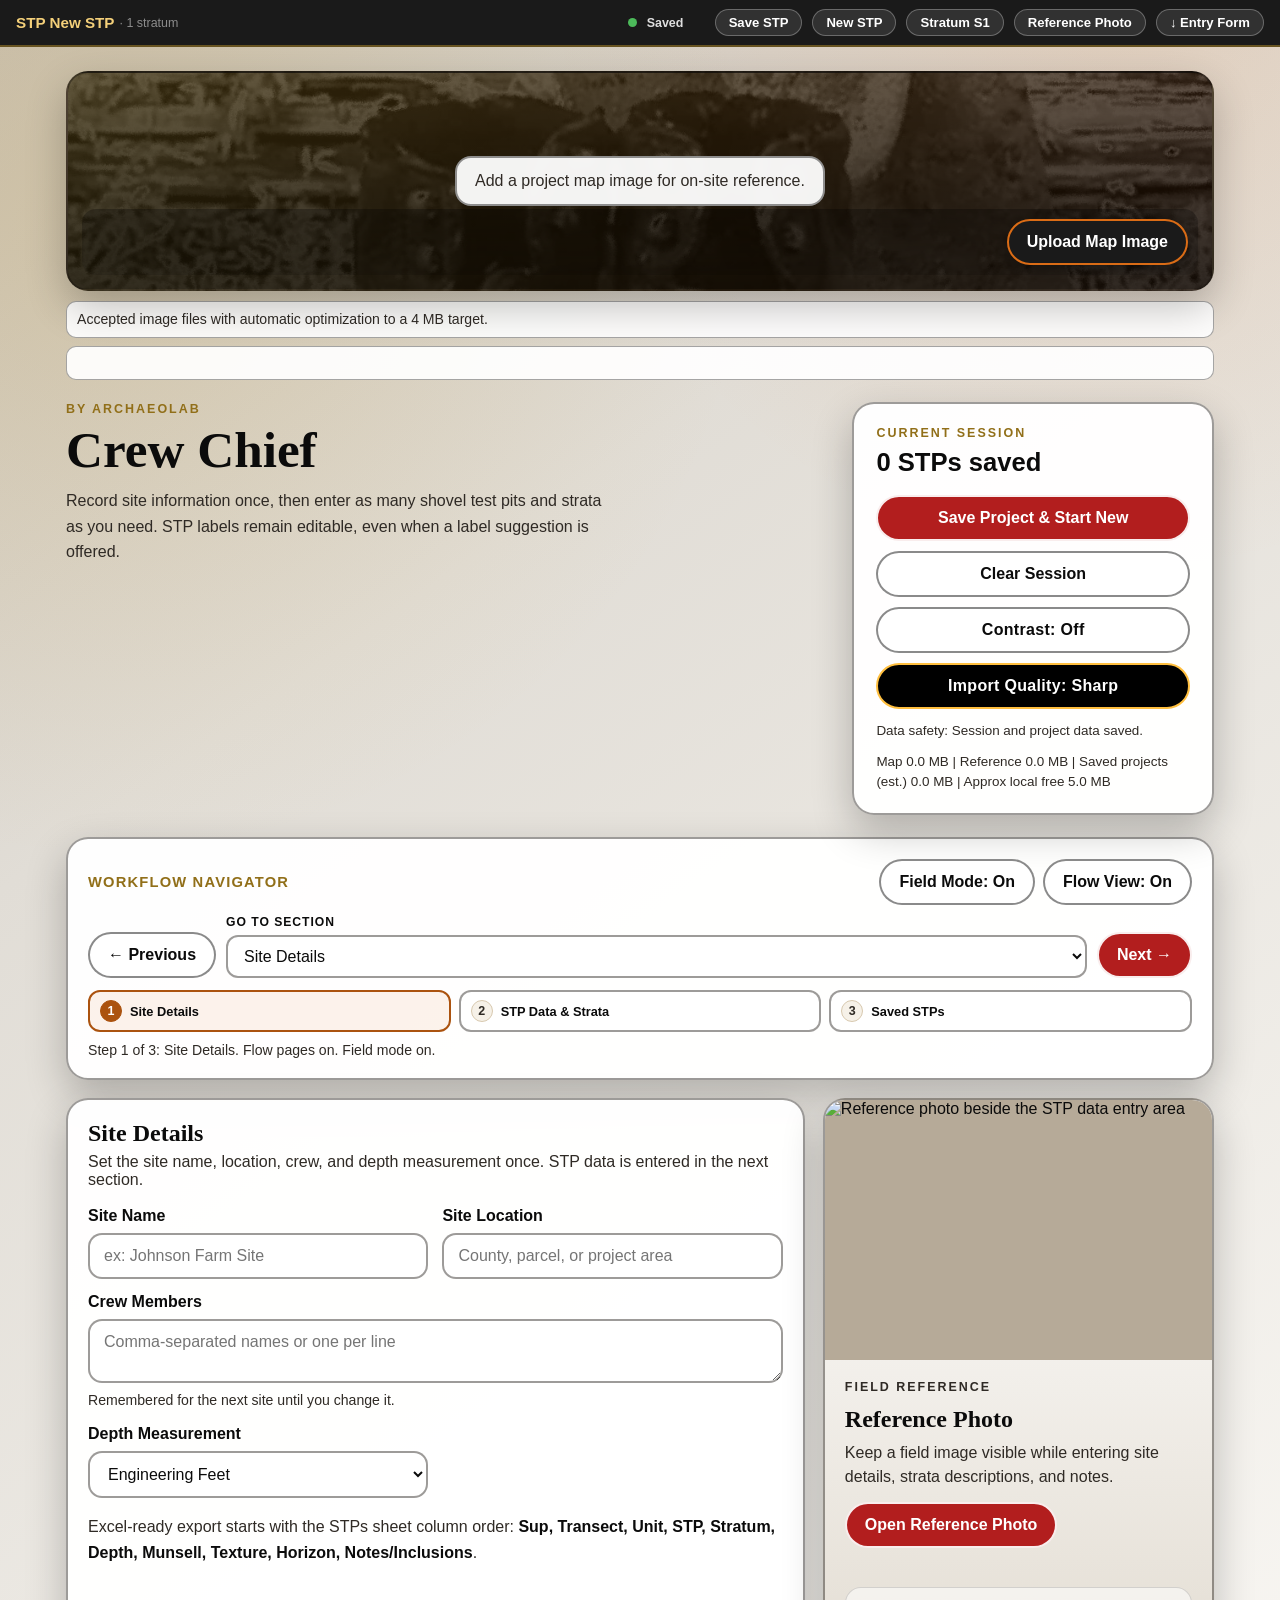
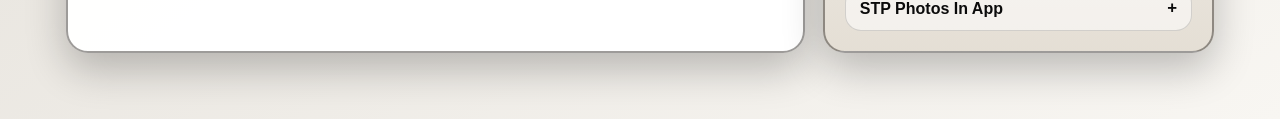
==== index.html @ aaccd376 "Move STP data entry into strata workflow" ====
<!DOCTYPE html>
<html lang="en">
<head>
    <meta charset="utf-8">
    <meta name="viewport" content="width=device-width, initial-scale=1">
    <meta name="theme-color" content="#b21e1e">
    <meta name="apple-mobile-web-app-capable" content="yes">
    <meta name="apple-mobile-web-app-status-bar-style" content="default">
    <meta name="apple-mobile-web-app-title" content="Crew Chief">
    <title>Crew Chief by Archaeolab</title>
    <link rel="manifest" href="manifest.webmanifest">
    <link rel="apple-touch-icon" href="icons/apple-touch-icon.png">
    <link rel="stylesheet" href="app.css">
</head>
<body>
    <div id="activeStpBar" class="active-stp-bar">
        <div class="active-stp-bar-left">
            <span id="activeStpSiteName" class="active-stp-site" hidden></span>
            <span class="active-stp-sep" id="activeStpSep" aria-hidden="true" hidden> › </span>
            <strong id="activeStpLbl" class="active-stp-lbl">New STP</strong>
            <span id="activeStpStratumCount" class="active-stp-strata"></span>
        </div>
        <div class="active-stp-bar-right">
            <span id="activeStpSaveIndicator" class="active-stp-dot" title="Session saved"></span>
            <span id="activeStpSaveText" class="active-stp-save-text" aria-live="polite">Saved</span>
            <button type="button" id="topSaveStpButton" class="active-stp-btn">Save STP</button>
            <button type="button" id="topNewStpButton" class="active-stp-btn">New STP</button>
            <button type="button" id="activeStpPhotoButton" class="active-stp-btn" title="Take photo for current stratum">Stratum Photo <span class="photo-chip" hidden></span></button>
            <button type="button" id="activeReferencePhotoButton" class="active-stp-btn" title="Choose reference photo">Reference Photo <span class="photo-chip" hidden></span></button>
            <button type="button" id="jumpToFormButton" class="active-stp-btn">&#8595; Entry Form</button>
        </div>
    </div>
    <div class="page-shell">
        <div id="pwaInstallBanner" class="pwa-install-banner" hidden>
            <div class="pwa-install-content">
                <span class="pwa-install-text">Install Crew Chief on your device for offline use</span>
            </div>
            <div class="pwa-install-actions">
                <button type="button" id="pwaInstallButton" class="pwa-install-button">Install App</button>
                <button type="button" id="pwaInstallDismiss" class="pwa-install-dismiss" aria-label="Dismiss">&#x2715;</button>
            </div>
            <p id="pwaIosInstructions" class="pwa-ios-instructions" hidden>
                Tap the Share button (&uarr;) then &ldquo;Add to Home Screen&rdquo;
            </p>
        </div>
        <div class="project-banner" id="projectBanner">
            <img id="projectBannerImg" class="project-banner-img" alt="Project image" hidden>
            <div id="projectBannerEmpty" class="project-banner-empty">
                <p>Add a project map image for on-site reference.</p>
            </div>
            <div class="project-banner-overlay">
                <div class="project-banner-actions">
                    <label class="project-banner-upload-btn">
                        Upload Map Image
                        <input type="file" id="projectImageInput" accept="image/*">
                    </label>
                    <button type="button" id="openProjectImageButton" class="primary-button" hidden>View Map Full Screen</button>
                    <button type="button" id="removeProjectImageButton" class="ghost-button" hidden>Remove</button>
                </div>
            </div>
        </div>
        <div class="project-banner-meta" aria-live="polite">
            <p class="project-banner-help">Accepted image files with automatic optimization to a 4 MB target.</p>
            <p id="projectImageMessage" class="project-banner-message" aria-live="polite"></p>
        </div>

        <header class="hero">
            <div>
                <p class="eyebrow">by Archaeolab</p>
                <h1>Crew Chief</h1>
                <p class="intro">
                    Record site information once, then enter as many shovel test pits and strata as you need.
                    STP labels remain editable, even when a label suggestion is offered.
                </p>
            </div>

            <div class="hero-card">
                <p class="hero-card-label">Current Session</p>
                <p id="sessionStatus" class="session-status">0 STPs saved</p>
                <div class="hero-card-buttons">
                    <button type="button" id="saveProjectButton" class="secondary-button">Save Project &amp; Start New</button>
                    <button type="button" id="clearSessionButton" class="ghost-button">Clear Session</button>
                    <button type="button" id="highContrastToggle" class="ghost-button contrast-toggle" aria-pressed="false">High Contrast: Off</button>
                    <button type="button" id="importQualityToggle" class="ghost-button contrast-toggle" aria-pressed="true">Import Quality: Sharp</button>
                </div>
                <p id="dataSafetyStatus" class="session-storage-status" aria-live="polite"></p>
                <p id="imageStorageStatus" class="session-storage-status" aria-live="polite"></p>
            </div>
        </header>

        <div id="flowNavigator" class="panel flow-navigator" aria-label="Workflow navigation">
            <div class="flow-navigator-head">
                <p class="flow-navigator-title">Workflow Navigator</p>
                <div class="flow-navigator-toggles">
                    <button type="button" id="fieldModeToggleButton" class="ghost-button flow-nav-toggle" aria-pressed="true">Field Mode: On</button>
                    <button type="button" id="flowToggleButton" class="ghost-button flow-nav-toggle" aria-pressed="true">Flow View: On</button>
                </div>
            </div>
            <div class="flow-navigator-controls">
                <button type="button" id="flowPrevButton" class="ghost-button">&#8592; Previous</button>
                <label class="flow-nav-select-field" for="flowStepSelect">
                    <span>Go To Section</span>
                    <select id="flowStepSelect" aria-label="Choose workflow section"></select>
                </label>
                <button type="button" id="flowNextButton" class="secondary-button">Next &#8594;</button>
            </div>
            <div id="flowProgressRail" class="flow-progress-rail" role="list"></div>
            <p id="flowStepStatus" class="flow-step-status" aria-live="polite"></p>
        </div>

        <main class="workspace">
            <section class="panel tester-guide-panel" data-flow-step="guide" data-flow-label="Tester Guide" data-field-mode-hide>
                <div class="section-head">
                    <div>
                        <h2>Tester Quick Guide</h2>
                        <p>Use this checklist before sending feedback.</p>
                    </div>
                </div>

                <ol class="tester-guide-list">
                    <li>Open the app and confirm all sections render without errors.</li>
                    <li>Create one STP with at least two strata, then save the STP.</li>
                    <li>Upload a map image and use View Map Full Screen to open a full reference view.</li>
                    <li>Use Save Project and Load Project to confirm project persistence.</li>
                    <li>Download XLSX and CSV exports and confirm both files are created.</li>
                </ol>

                <p class="tester-guide-note">
                    Bug report format: browser and device, exact steps, expected result, actual result, and screenshot if available.
                </p>
            </section>

            <section class="panel" data-flow-step="projects" data-flow-label="Project Library" data-field-mode-hide>
                <div class="section-head">
                    <div>
                        <h2>Project Library <span id="projectsHeaderCount" class="section-count" aria-live="polite"></span></h2>
                        <p>Save the current session as a named project, then start fresh. Load any project to resume work.</p>
                    </div>
                </div>
                <div class="panel-filters panel-filters-projects">
                    <label class="filter-field">
                        <span>Search Projects</span>
                        <input type="search" id="projectSearchInput" placeholder="Search by project name, site, or location" aria-label="Search projects">
                        <p class="filter-hint">Press Esc to clear search.</p>
                    </label>

                    <label class="filter-field filter-field-compact">
                        <span>Sort</span>
                        <select id="projectSortSelect" aria-label="Sort projects">
                            <option value="newest">Newest</option>
                            <option value="oldest">Oldest</option>
                            <option value="az">A-Z</option>
                        </select>
                    </label>

                    <div class="filter-actions">
                        <button type="button" id="clearProjectFiltersButton" class="ghost-button filter-clear-button" hidden>Clear Filters</button>
                    </div>
                </div>
                <p id="projectsFilterSummary" class="filter-summary" aria-live="polite"></p>
                <div id="projectsEmptyState" class="empty-state">No saved projects yet.</div>
                <div id="projectsList" class="projects-list"></div>
            </section>

            <form id="entryForm">
                <div class="entry-layout">
                    <section class="panel" data-flow-step="site" data-flow-label="Site Details">
                        <div class="section-head">
                            <div>
                                <h2>Site Details</h2>
                                <p>Set the site name, location, crew, and depth measurement once. STP data is entered in the next section.</p>
                            </div>
                        </div>

                        <div class="field-grid">
                            <label class="field">
                                <span>Site Name</span>
                                <input type="text" id="siteName" name="siteName" placeholder="ex: Johnson Farm Site" required>
                            </label>

                            <label class="field">
                                <span>Site Location</span>
                                <input type="text" id="siteLocation" name="siteLocation" placeholder="County, parcel, or project area" required>
                            </label>

                            <label class="field field-wide">
                                <span>Crew Members</span>
                                <textarea id="crewMembers" name="crewMembers" rows="2" placeholder="Comma-separated names or one per line"></textarea>
                                <p class="field-help">Remembered for the next site until you change it.</p>
                            </label>

                            <label class="field">
                                <span>Depth Measurement</span>
                                <select id="depthUnit" name="depthUnit">
                                    <option value="engineering-feet" selected>Engineering Feet</option>
                                    <option value="metric">Metric</option>
                                    <option value="standard">Standard</option>
                                </select>
                            </label>
                        </div>

                        <p class="mapping-note">
                            Excel-ready export starts with the STPs sheet column order:
                            <strong>Sup, Transect, Unit, STP, Stratum, Depth, Munsell, Texture, Horizon, Notes/Inclusions</strong>.
                        </p>
                    </section>

                    <aside class="panel entry-photo-panel" aria-label="Field reference photo" data-flow-step="site" data-flow-label="Site Details">
                        <div class="entry-photo-media">
                            <img id="referencePhotoImg" class="entry-photo-img" src="IMG_3376.JPG" alt="Reference photo beside the STP data entry area" loading="lazy">
                            <div id="referencePhotoEmpty" class="entry-photo-empty" hidden>
                                <p>Open a recent photo or choose one from your storage.</p>
                            </div>
                        </div>
                        <div class="entry-photo-copy">
                            <p class="eyebrow">Field Reference</p>
                            <h2>Reference Photo</h2>
                            <p>Keep a field image visible while entering site details, strata descriptions, and notes.</p>
                            <div class="entry-photo-actions">
                                <button type="button" id="openReferencePhotoButton" class="secondary-button">Open Reference Photo</button>
                                <button type="button" id="closeReferencePhotoPreviewButton" class="ghost-button" hidden>Close Preview</button>
                                <button type="button" id="clearReferencePhotoButton" class="ghost-button" hidden>Clear</button>
                            </div>
                            <input type="file" id="referencePhotoInput" accept="image/*" hidden>
                            <p id="referencePhotoMessage" class="entry-photo-message" aria-live="polite"></p>
                            <p id="referencePhotoSavedHint" class="entry-photo-saved-hint" hidden>Saved with session and project.</p>
                            <details id="referencePhotoLibrary" class="entry-photo-library">
                                <summary id="referencePhotoLibrarySummary">STP Photos In App</summary>
                                <p class="entry-photo-library-note">Draft photos stay in app memory until Save STP. Saved STP photos are kept in app photo storage and can be previewed here.</p>
                                <div id="referencePhotoLibraryList" class="entry-photo-library-list"></div>
                            </details>
                        </div>
                    </aside>
                </div>

                <section class="panel" data-flow-step="strata" data-flow-label="STP Data &amp; Strata">
                    <div class="section-head">
                        <div>
                            <h2>STP Data &amp; Strata</h2>
                            <p>Update the current STP or Unit details here, then add one card for each stratum.</p>
                        </div>

                        <button type="button" id="addStratumButton" class="secondary-button">Add Stratum</button>
                    </div>

                    <article class="stratum-card stp-data-card">
                        <div class="stratum-card-head">
                            <div>
                                <p class="stratum-kicker">Current Entry</p>
                                <h3 class="stratum-title">STP Data</h3>
                            </div>
                        </div>

                        <div class="field-grid">
                            <label class="field">
                                <span>STP Entry Type</span>
                                <select id="stpEntryType" name="stpEntryType">
                                    <option value="base">Base STP</option>
                                    <option value="supplemental">Supplemental STP</option>
                                    <option value="unit-id">Unit</option>
                                </select>
                            </label>

                            <div class="field" id="unitSizeField" hidden>
                                <span>Unit Size</span>
                                <select id="unitSizePreset" name="unitSizePreset" disabled>
                                    <option value="">Select unit size</option>
                                    <option value="2x2">2x2</option>
                                    <option value="3x3">3x3</option>
                                    <option value="4x4">4x4</option>
                                    <option value="custom">Manual entry</option>
                                </select>
                                <div id="unitSizeCustomField" class="conditional-field" hidden>
                                    <label for="unitSizeCustom">Manual Unit Size</label>
                                    <input type="text" id="unitSizeCustom" name="unitSizeCustom" placeholder="ex: 5x5" disabled>
                                </div>
                                <p class="field-help">Choose a standard size or enter one manually.</p>
                            </div>

                            <label class="field">
                                <span>Parent Base STP</span>
                                <select id="parentStp" name="parentStp" disabled>
                                    <option value="">Select base STP</option>
                                </select>
                            </label>

                            <div class="field stp-label-field gps-field">
                                <span>STP / Unit GPS Coordinate</span>
                                <div class="gps-inline">
                                    <label class="field">
                                        <span>Latitude</span>
                                        <input type="number" id="gpsLatitude" name="gpsLatitude" step="any" min="-90" max="90" placeholder="38.98765">
                                    </label>

                                    <label class="field">
                                        <span>Longitude</span>
                                        <input type="number" id="gpsLongitude" name="gpsLongitude" step="any" min="-180" max="180" placeholder="-76.94567">
                                    </label>
                                </div>
                                <div class="gps-actions">
                                    <div class="gps-actions-buttons">
                                        <button type="button" id="useCurrentGpsButton" class="secondary-button">Use Phone GPS</button>
                                        <button type="button" id="viewGpsMapButton" class="ghost-button">View GPS Points Map</button>
                                    </div>
                                    <p id="gpsStatusMessage" class="gps-status" aria-live="polite"></p>
                                </div>
                            </div>

                            <div class="field stp-label-field">
                                <label for="stpLabel">Current STP / Unit Label</label>
                                <div class="inline-field">
                                    <input type="text" id="stpLabel" name="stpLabel" placeholder="A1" required>
                                    <button type="button" id="suggestLabelButton" class="secondary-button">Suggest Next</button>
                                </div>
                                <div class="inline-photo-actions" aria-label="Quick photo actions">
                                    <button type="button" id="quickStratumPhotoButton" class="ghost-button quick-photo-button">Current Stratum Photo <span class="photo-chip" hidden></span></button>
                                    <button type="button" id="quickReferencePhotoButton" class="ghost-button quick-photo-button">Reference Photo <span class="photo-chip" hidden></span></button>
                                </div>

                                <label class="field">
                                    <span>Supplemental Direction (Sup)</span>
                                    <select id="supDirection" name="supDirection">
                                        <option value="">None (Base STP)</option>
                                        <option value="N">North (N)</option>
                                        <option value="S">South (S)</option>
                                        <option value="E">East (E)</option>
                                        <option value="W">West (W)</option>
                                    </select>
                                </label>

                                <p class="help-text">Typical examples are A1, A2, A3, B1, B2, B3. For supplemental tests, choose Supplemental STP, pick a parent base STP, and set Sup to N, S, E, or W. Use Unit for unit-based identifiers.</p>
                            </div>
                        </div>
                    </article>

                    <div id="strataList" class="strata-list"></div>
                </section>

                <div class="form-actions" data-flow-step="strata" data-flow-label="STP Data &amp; Strata">
                    <button type="button" id="resetCurrentButton" class="ghost-button">Reset Current STP</button>
                    <button type="button" id="saveStpButton" class="primary-button">Save STP</button>
                </div>
            </form>

            <section class="panel saved-panel" data-flow-step="saved" data-flow-label="Saved STPs">
                <div class="section-head">
                    <div>
                        <h2>Saved STPs <span id="savedStpHeaderCount" class="section-count" aria-live="polite"></span></h2>
                        <p>Review data and export the current session when needed.</p>
                    </div>

                    <div class="section-actions">
                        <button type="button" id="exportXlsxButton" class="secondary-button">Download Excel-ready XLSX</button>
                        <button type="button" id="exportCsvButton" class="ghost-button">Download Final CSV (End of Session)</button>
                        <button type="button" id="importCsvButton" class="ghost-button">Import CSV Backup</button>
                        <button type="button" id="exportJsonButton" class="ghost-button">Download JSON Backup + Photos</button>
                        <button type="button" id="importJsonButton" class="ghost-button">Import JSON Backup + Photos</button>
                    </div>
                </div>
                <div class="backup-destination-row">
                    <p id="backupDestinationStatus" class="backup-destination-status" aria-live="polite">App backup file not set yet.</p>
                    <button type="button" id="setBackupFileButton" class="ghost-button">Set App Backup File</button>
                </div>
                <div class="panel-filters panel-filters-saved">
                    <label class="filter-field">
                        <span>Search Saved STPs</span>
                        <input type="search" id="savedStpSearchInput" placeholder="Search by STP label, site, or location" aria-label="Search saved STPs">
                        <p class="filter-hint">Press Esc to clear search.</p>
                    </label>

                    <label class="filter-field filter-field-compact">
                        <span>Entry Type</span>
                        <select id="savedStpTypeFilter" aria-label="Filter saved STPs by entry type">
                            <option value="all">All</option>
                            <option value="base">Base STP</option>
                            <option value="supplemental">Supplemental STP</option>
                            <option value="unit-id">Unit</option>
                        </select>
                    </label>

                    <label class="filter-field filter-field-compact">
                        <span>Sort</span>
                        <select id="savedStpSortSelect" aria-label="Sort saved STPs">
                            <option value="newest">Newest</option>
                            <option value="oldest">Oldest</option>
                            <option value="az">A-Z</option>
                        </select>
                    </label>

                    <div class="filter-actions">
                        <button type="button" id="clearSavedStpFiltersButton" class="ghost-button filter-clear-button" hidden>Clear Filters</button>
                    </div>
                </div>
                <p id="savedStpFilterSummary" class="filter-summary" aria-live="polite"></p>
                <input type="file" id="importCsvInput" accept=".csv,text/csv" hidden>
                <input type="file" id="importJsonInput" accept=".json,application/json,text/plain" hidden>

                <div id="savedEmptyState" class="empty-state">No STPs saved yet.</div>
                <div id="savedStpList" class="saved-stp-list"></div>
            </section>

            <section class="panel wrap-up-panel" id="wrapUpPanel" hidden data-flow-step="wrap" data-flow-label="Wrap Up">
                <div class="section-head">
                    <div>
                        <h2>Wrap Up Session</h2>
                        <p>Session summary &mdash; export when ready to close out or hand off data.</p>
                    </div>
                </div>
                <p id="wrapUpSummaryText" class="wrap-up-summary-text"></p>
                <div class="wrap-up-actions">
                    <button type="button" id="wrapUpXlsxButton" class="primary-button">&#8595;&nbsp;Download Excel XLSX</button>
                    <button type="button" id="wrapUpCsvButton" class="secondary-button">&#8595;&nbsp;Final CSV Backup</button>
                    <button type="button" id="wrapUpJsonButton" class="ghost-button">&#8595;&nbsp;JSON Backup + Photos</button>
                </div>
            </section>
        </main>
    </div>

    <template id="stratumTemplate">
        <article class="stratum-card">
            <div class="stratum-card-head">
                <div>
                    <p class="stratum-kicker" data-stratum-kicker>STP</p>
                    <h3 class="stratum-title">Stratum <span data-row-number></span> <span class="stratum-entry-label" data-stratum-entry-label></span></h3>
                </div>
                <button type="button" class="link-button" data-remove-stratum>Remove</button>
            </div>

            <div class="stratum-suggestions" data-last-stp-suggestions hidden>
                <p class="stratum-suggestions-copy" data-last-stp-suggestions-copy></p>
                <div class="stratum-suggestion-list" data-last-stp-suggestion-list></div>
            </div>

            <div class="stratum-grid">
                <label class="field">
                    <span>Stratum Label</span>
                    <input type="number" min="1" step="1" data-field="stratumLabel" required>
                </label>

                <label class="field">
                    <span>Depth</span>
                    <input type="text" data-field="depth" placeholder="1.00 ft" required>
                </label>

                <label class="field">
                    <span>Munsell</span>
                    <input type="text" data-field="munsell" list="munsellOptions" placeholder="10YR3/3" required>
                </label>

                <label class="field">
                    <span>Soil Type</span>
                    <input type="text" data-field="soilType" list="textureOptions" placeholder="Silty clay loam" required>
                </label>

                <label class="field">
                    <span>Horizon</span>
                    <input type="text" data-field="horizon" list="horizonOptions" placeholder="Ap, Bt, C" required>
                </label>

                <label class="field">
                    <span>Artifact Catalog</span>
                    <input type="text" data-field="artifactCatalog" placeholder="Bag/Catalog IDs for this stratum">
                </label>

                <label class="field">
                    <span>Artifact Summary</span>
                    <input type="text" data-field="artifactSummary" placeholder="Ceramic, glass, metal, lithics, etc.">
                </label>

                <div class="field">
                    <span>Take Photo</span>
                    <button type="button" class="secondary-button photo-capture-button" data-photo-capture>Open Camera</button>
                    <input type="file" data-field="cameraPhoto" accept="image/*" capture="environment" class="camera-photo-input" aria-label="Take photo with camera">
                </div>

                <label class="field">
                    <span>Add Existing Photos</span>
                    <input type="file" data-field="photos" accept="image/*" multiple>
                </label>

                <label class="field">
                    <span>Photo Naming Rule</span>
                    <input type="text" data-field="photoRule" readonly>
                </label>

                <div class="field field-notes">
                    <span>Photo Names (editable)</span>
                    <p class="photo-help">Photos are auto-named from the rule. Edit names below or remove any incorrect entry. Use Open to preview the stored STP photo; if storage is missing, you can choose a matching file from your device.</p>
                    <ul class="photo-list" data-photo-list></ul>
                    <p class="photo-warning" data-photo-warning></p>
                </div>

                <label class="field field-notes">
                    <span>Notes</span>
                    <textarea data-field="notes" rows="3" placeholder="Artifacts, roots, mottling, disturbance, moisture, or other observations"></textarea>
                </label>
            </div>
        </article>
    </template>

    <datalist id="munsellOptions"></datalist>
    <datalist id="textureOptions"></datalist>
    <datalist id="horizonOptions"></datalist>

    <div id="mapViewerModal" class="map-viewer" hidden aria-hidden="true">
        <div class="map-viewer-dialog" role="dialog" aria-modal="true" aria-label="Project map reference">
            <div class="map-viewer-head">
                <p id="mapViewerTitle" class="map-viewer-title">Project Map Reference</p>
                <button type="button" id="closeMapViewerButton" class="ghost-button">Close</button>
            </div>
            <img id="mapViewerImage" class="map-viewer-img" alt="Project map reference">
        </div>
    </div>

    <input type="file" id="savedPhotoOpenInput" accept="image/*" class="camera-photo-input" aria-hidden="true" tabindex="-1">

    <script src="https://cdn.jsdelivr.net/npm/xlsx@0.18.5/dist/xlsx.full.min.js"></script>
    <script src="app.js"></script>
</body>
</html>
---- app.css ----
:root {
    --paper: #f8f6f2;
    --paper-deep: #d2cbc1;
    --ink: #0b0b0b;
    --ink-soft: #2f2a25;
    --accent: #b21e1e;
    --accent-dark: #7f1414;
    --pine: #1a1a1a;
    --pine-dark: #000000;
    --gold: #c89b2a;
    --gold-dark: #916f19;
    --orange: #da6c16;
    --orange-dark: #ab530f;
    --panel: rgba(255, 255, 255, 0.97);
    --line: rgba(22, 17, 12, 0.42);
    --shadow: 0 16px 40px rgba(0, 0, 0, 0.24);
    --error: #9f1b17;
}

* {
    box-sizing: border-box;
}

[hidden] {
    display: none !important;
}

body {
    margin: 0;
    min-height: 100vh;
    font-family: "Trebuchet MS", "Gill Sans", sans-serif;
    color: var(--ink);
    background:
    radial-gradient(circle at 8% 12%, rgba(200, 155, 42, 0.18), transparent 34%),
    radial-gradient(circle at 88% 0%, rgba(218, 108, 22, 0.13), transparent 28%),
    linear-gradient(145deg, #c9c2b8 0%, #e1ddd6 34%, #f8f6f2 100%);
}

.page-shell {
    width: 100%;
    max-width: 1180px;
    margin: 24px auto 48px;
    padding: 0 16px;
}

.hero {
    display: grid;
    grid-template-columns: minmax(0, 1.7fr) minmax(260px, 0.8fr);
    gap: 18px;
    margin-bottom: 22px;
}

.eyebrow,
.stratum-kicker,
.hero-card-label {
    margin: 0 0 8px;
    font-size: 0.78rem;
    font-weight: 700;
    letter-spacing: 0.16em;
    text-transform: uppercase;
    color: var(--gold-dark);
}

h1,
h2,
h3 {
    margin: 0;
    font-family: Georgia, "Times New Roman", serif;
}

h1 {
    font-size: clamp(2rem, 4vw, 3.2rem);
    line-height: 1.02;
}

.intro {
    max-width: 62ch;
    margin: 12px 0 0;
    color: var(--ink-soft);
    line-height: 1.6;
}

.hero-card,
.panel {
    background: var(--panel);
    border: 2px solid var(--line);
    border-radius: 22px;
    box-shadow: var(--shadow);
}

.hero-card {
    padding: 22px;
    align-self: start;
}

.hero-card-buttons {
    display: grid;
    gap: 10px;
}

.session-storage-status {
    margin: 12px 0 0;
    font-size: 0.84rem;
    line-height: 1.45;
    color: var(--ink-soft);
}

.session-storage-status.is-warning {
    color: var(--error);
    font-weight: 700;
}

.session-status {
    margin: 0 0 18px;
    font-size: 1.6rem;
    font-weight: 700;
}

.workspace {
    display: grid;
    gap: 18px;
}

.flow-navigator {
    margin-bottom: 18px;
    padding: 14px 16px;
}

.flow-navigator-head {
    display: flex;
    align-items: center;
    justify-content: space-between;
    gap: 10px;
}

.flow-navigator-toggles {
    display: inline-flex;
    flex-wrap: wrap;
    justify-content: flex-end;
    gap: 8px;
}

.flow-navigator-title {
    margin: 0;
    font-size: 0.92rem;
    font-weight: 700;
    letter-spacing: 0.08em;
    text-transform: uppercase;
    color: var(--gold-dark);
}

.flow-nav-toggle {
    white-space: nowrap;
}

.flow-navigator-controls {
    margin-top: 10px;
    display: grid;
    grid-template-columns: auto minmax(0, 1fr) auto;
    gap: 10px;
    align-items: end;
}

.flow-nav-select-field {
    display: grid;
    gap: 6px;
}

.flow-nav-select-field span {
    font-size: 0.76rem;
    font-weight: 700;
    letter-spacing: 0.08em;
    text-transform: uppercase;
    color: var(--ink);
}

.flow-nav-select-field select {
    width: 100%;
    border: 2px solid var(--line);
    border-radius: 12px;
    padding: 10px 12px;
    font: inherit;
    color: var(--ink);
    background: #ffffff;
}

.flow-nav-select-field select:focus {
    outline: 3px solid rgba(218, 108, 22, 0.5);
    outline-offset: 1px;
    border-color: var(--orange-dark);
}

.flow-progress-rail {
    margin-top: 12px;
    display: grid;
    grid-template-columns: repeat(auto-fit, minmax(130px, 1fr));
    gap: 8px;
}

.flow-progress-step {
    border: 2px solid var(--line);
    background: #ffffff;
    border-radius: 12px;
    padding: 8px 10px;
    display: grid;
    grid-template-columns: auto minmax(0, 1fr);
    align-items: center;
    gap: 8px;
    text-align: left;
    color: var(--ink);
}

.flow-progress-step:hover {
    border-color: var(--gold-dark);
}

.flow-progress-step:focus-visible {
    outline: 3px solid rgba(218, 108, 22, 0.45);
    outline-offset: 1px;
}

.flow-progress-step.is-active {
    border-color: var(--orange-dark);
    background: rgba(218, 108, 22, 0.08);
}

.flow-progress-step.is-complete {
    border-color: rgba(31, 122, 60, 0.52);
    background: rgba(31, 122, 60, 0.1);
}

.flow-progress-dot {
    width: 22px;
    height: 22px;
    border-radius: 999px;
    display: grid;
    place-items: center;
    font-size: 0.78rem;
    font-weight: 700;
    border: 1px solid #d8c9af;
    background: #f6f1e8;
    color: var(--ink-soft);
}

.flow-progress-step.is-active .flow-progress-dot {
    border-color: var(--orange-dark);
    background: var(--orange-dark);
    color: #ffffff;
}

.flow-progress-step.is-complete .flow-progress-dot {
    border-color: #1f7a3c;
    background: #1f7a3c;
    color: #ffffff;
}

.flow-progress-label {
    font-size: 0.8rem;
    font-weight: 700;
    line-height: 1.2;
}

.flow-step-status {
    margin: 10px 0 0;
    color: var(--ink-soft);
    font-size: 0.88rem;
}

.flow-step-status.is-warning {
    color: #a43a06;
    font-weight: 600;
}

.flow-step-hidden {
    display: none !important;
}

.field-mode-hidden {
    display: none !important;
}

.entry-layout {
    display: grid;
    grid-template-columns: minmax(0, 1.7fr) minmax(280px, 0.9fr);
    gap: 18px;
    margin-bottom: 18px;
    align-items: stretch;
}

.panel {
    padding: 20px;
}

.entry-photo-panel {
    padding: 0;
    overflow: hidden;
    display: grid;
    grid-template-rows: minmax(260px, 1fr) auto;
    background: linear-gradient(180deg, rgba(255, 255, 255, 0.98), rgba(228, 222, 212, 0.98));
}

.entry-photo-media {
    min-height: 100%;
    position: relative;
    display: grid;
    place-items: center;
    background: #b6aa98;
}

.entry-photo-img {
    width: 100%;
    height: 100%;
    display: block;
    object-fit: cover;
}

.entry-photo-empty {
    position: absolute;
    inset: 0;
    display: grid;
    place-items: center;
    padding: 20px;
    text-align: center;
}

.entry-photo-empty p {
    margin: 0;
    padding: 12px 14px;
    border-radius: 14px;
    background: rgba(255, 255, 255, 0.9);
    border: 1px solid rgba(0, 0, 0, 0.24);
    color: var(--ink-soft);
}

.entry-photo-copy {
    display: grid;
    gap: 8px;
    padding: 18px 20px 20px;
}

.entry-photo-copy p {
    margin: 0;
    color: var(--ink-soft);
    line-height: 1.55;
}

.entry-photo-actions {
    display: flex;
    flex-wrap: wrap;
    gap: 10px;
    margin-top: 4px;
}

.entry-photo-message {
    margin: 0;
    min-height: 1.3em;
    font-size: 0.9rem;
    color: var(--ink-soft);
}

.entry-photo-saved-hint {
    margin: 0;
    display: inline-flex;
    align-items: center;
    width: fit-content;
    padding: 4px 10px;
    border-radius: 999px;
    border: 1px solid rgba(0, 0, 0, 0.22);
    background: rgba(214, 164, 48, 0.2);
    color: var(--ink);
    font-size: 0.8rem;
    font-weight: 700;
    letter-spacing: 0.03em;
    text-transform: uppercase;
}

.entry-photo-message.is-error {
    color: var(--error);
}

.entry-photo-library {
    margin-top: 4px;
    border: 1px solid rgba(0, 0, 0, 0.14);
    border-radius: 16px;
    background: rgba(255, 255, 255, 0.54);
    overflow: hidden;
}

.entry-photo-library summary {
    cursor: pointer;
    padding: 12px 14px;
    font-weight: 700;
    color: var(--ink);
    list-style: none;
}

.entry-photo-library summary::-webkit-details-marker {
    display: none;
}

.entry-photo-library summary::after {
    content: "+";
    float: right;
    font-size: 1.05rem;
    line-height: 1;
}

.entry-photo-library[open] summary::after {
    content: "−";
}

.entry-photo-library-note,
.entry-photo-library-empty {
    margin: 0;
    padding: 0 14px 12px;
    color: var(--ink-soft);
    font-size: 0.88rem;
    line-height: 1.45;
}

.entry-photo-library-list {
    display: grid;
    gap: 10px;
    padding: 0 12px 12px;
}

.entry-photo-library-item {
    display: grid;
    grid-template-columns: minmax(0, 1fr) auto;
    gap: 10px;
    align-items: start;
    padding: 10px 12px;
    border-radius: 14px;
    background: rgba(255, 255, 255, 0.82);
    border: 1px solid rgba(0, 0, 0, 0.1);
}

.entry-photo-library-copy {
    min-width: 0;
}

.entry-photo-library-name {
    margin: 0;
    font-weight: 700;
    color: var(--ink);
    overflow-wrap: anywhere;
    word-break: break-word;
}

.entry-photo-library-meta {
    margin: 4px 0 0;
    color: var(--ink-soft);
    font-size: 0.84rem;
    line-height: 1.35;
}

.entry-photo-library-badge {
    display: inline-flex;
    align-items: center;
    width: fit-content;
    margin-top: 8px;
    padding: 4px 10px;
    border-radius: 999px;
    border: 1px solid rgba(0, 0, 0, 0.2);
    background: rgba(200, 155, 42, 0.18);
    color: var(--ink);
    font-size: 0.74rem;
    font-weight: 700;
    letter-spacing: 0.03em;
    text-transform: uppercase;
}

.entry-photo-library-badge.is-draft {
    background: rgba(218, 108, 22, 0.18);
}

.entry-photo-library-badge.is-missing {
    background: rgba(0, 0, 0, 0.08);
    color: var(--ink-soft);
}

.entry-photo-library-open {
    align-self: center;
}

.entry-photo-library-open:disabled {
    opacity: 0.56;
    cursor: not-allowed;
    background: rgba(255, 255, 255, 0.65);
}

.section-head {
    display: flex;
    justify-content: space-between;
    align-items: flex-start;
    gap: 16px;
    margin-bottom: 18px;
}

.panel-filters {
    display: grid;
    grid-template-columns: minmax(0, 1fr);
    gap: 12px;
    margin-bottom: 16px;
}

.panel-filters-projects {
    grid-template-columns: minmax(0, 1fr) minmax(170px, 220px) auto;
    align-items: end;
}

.panel-filters-saved {
    grid-template-columns: minmax(0, 1fr) minmax(170px, 220px) minmax(170px, 220px) auto;
    align-items: end;
}

.section-count {
    display: inline-block;
    margin-left: 8px;
    padding: 2px 8px;
    border-radius: 999px;
    font-size: 0.8rem;
    font-weight: 700;
    letter-spacing: 0.04em;
    color: var(--ink);
    background: rgba(200, 155, 42, 0.35);
    border: 1px solid rgba(0, 0, 0, 0.28);
    vertical-align: middle;
}

.filter-actions {
    display: flex;
    justify-content: flex-end;
    align-items: end;
}

.filter-clear-button {
    white-space: nowrap;
}

.filter-summary {
    margin: -2px 0 14px;
    color: var(--ink-soft);
    font-size: 0.9rem;
}

.filter-match {
    background: rgba(218, 108, 22, 0.36);
    color: inherit;
    padding: 0 0.08em;
    border-radius: 4px;
    font-weight: 700;
}

.filter-field {
    display: grid;
    gap: 6px;
}

.filter-field span {
    font-size: 0.78rem;
    letter-spacing: 0.08em;
    text-transform: uppercase;
    color: var(--ink);
    font-weight: 700;
}

.filter-hint {
    margin: 0;
    color: var(--ink-soft);
    font-size: 0.86rem;
    line-height: 1.2;
}

.filter-field input,
.filter-field select {
    width: 100%;
    border: 2px solid var(--line);
    border-radius: 14px;
    padding: 10px 12px;
    font: inherit;
    color: var(--ink);
    background: #ffffff;
}

.filter-field input:focus,
.filter-field select:focus {
    outline: 3px solid rgba(218, 108, 22, 0.55);
    outline-offset: 1px;
    border-color: var(--orange-dark);
}

.filter-field-compact {
    max-width: 260px;
    justify-self: end;
    width: 100%;
}

.section-head p {
    margin: 6px 0 0;
    color: var(--ink-soft);
}

.field-grid,
.stratum-grid {
    display: grid;
    gap: 14px;
}

.field-grid {
    grid-template-columns: repeat(2, minmax(0, 1fr));
}

.stratum-grid {
    grid-template-columns: repeat(2, minmax(0, 1fr));
}

.field {
    display: grid;
    gap: 8px;
}

.field-wide {
    grid-column: 1 / -1;
}

.field span,
.field label {
    font-weight: 700;
}

.field-help {
    margin: 0;
    color: var(--ink-soft);
    font-size: 0.88rem;
    line-height: 1.4;
}

.conditional-field {
    display: grid;
    gap: 8px;
}

.gps-field {
    gap: 10px;
}

.pwa-install-banner {
    background: var(--primary);
    color: #fff;
    padding: 0.75rem 1rem;
    display: flex;
    align-items: center;
    gap: 0.75rem;
    flex-wrap: wrap;
}

.pwa-install-content {
    flex: 1;
}

.pwa-install-text {
    font-size: 0.95rem;
}

.pwa-install-actions {
    display: flex;
    align-items: center;
    gap: 0.5rem;
    flex-shrink: 0;
}

.pwa-install-button {
    background: #fff;
    color: var(--primary);
    border: none;
    padding: 0.4rem 1rem;
    border-radius: 6px;
    font-weight: 700;
    font-size: 0.9rem;
    cursor: pointer;
}

.pwa-install-button:hover {
    background: #f0e8e8;
}

.pwa-install-dismiss {
    background: transparent;
    color: #fff;
    border: 1px solid rgba(255, 255, 255, 0.5);
    padding: 0.3rem 0.65rem;
    border-radius: 6px;
    font-size: 0.9rem;
    cursor: pointer;
    line-height: 1;
}

.pwa-install-dismiss:hover {
    background: rgba(255, 255, 255, 0.15);
}

.pwa-ios-instructions {
    width: 100%;
    font-size: 0.9rem;
    margin: 0.25rem 0 0;
    color: rgba(255, 255, 255, 0.92);
}

.gps-inline {
    display: grid;
    grid-template-columns: repeat(2, minmax(0, 1fr));
    gap: 10px;
}

.gps-actions {
    display: grid;
    gap: 6px;
}

.gps-actions-buttons {
    display: flex;
    flex-wrap: wrap;
    gap: 8px;
}

.gps-actions .secondary-button,
.gps-actions .ghost-button {
    width: auto;
}

.gps-status {
    margin: 0;
    min-height: 1.2em;
    color: var(--ink-soft);
    font-size: 0.88rem;
}

.gps-status.is-error {
    color: var(--error);
}

.gps-status.is-good {
    color: #2a7a2a;
}

.gps-status.is-warn {
    color: #b06000;
}

.gps-status.is-poor {
    color: var(--error);
}

.field input,
.field select,
.field textarea {
    width: 100%;
    border: 2px solid var(--line);
    border-radius: 14px;
    padding: 12px 14px;
    font: inherit;
    color: var(--ink);
    background: #ffffff;
}

.field input[type="file"] {
    padding: 10px 12px;
    background: #ffffff;
}

.field input[readonly] {
    background: #e3dfd8;
    color: #2f2a25;
}

.field textarea {
    resize: vertical;
}

.field input:focus,
.field select:focus,
.field textarea:focus {
    outline: 3px solid rgba(218, 108, 22, 0.55);
    outline-offset: 1px;
    border-color: var(--orange-dark);
}

.stp-label-field {
    grid-column: 1 / -1;
}

.inline-field {
    display: grid;
    grid-template-columns: minmax(0, 1fr) auto;
    gap: 10px;
}

.inline-photo-actions {
    display: flex;
    flex-wrap: wrap;
    gap: 8px;
    margin-top: 10px;
}

.quick-photo-button {
    width: auto;
    padding: 8px 12px;
    font-size: 0.83rem;
}

.help-text {
    margin: 8px 0 0;
    color: var(--ink-soft);
    font-size: 0.94rem;
}

.mapping-note {
    margin: 16px 0 0;
    color: var(--ink-soft);
    line-height: 1.6;
}

.tester-guide-list {
    margin: 0;
    padding-left: 20px;
    color: var(--ink-soft);
    display: grid;
    gap: 8px;
}

.tester-guide-list li {
    line-height: 1.45;
}

.tester-guide-note {
    margin: 14px 0 0;
    color: var(--ink-soft);
    line-height: 1.5;
}

.mapping-note strong {
    color: var(--ink);
}

.strata-list,
.saved-stp-list,
.projects-list {
    display: grid;
    gap: 14px;
}

.stratum-card,
.saved-stp {
    background: rgba(255, 255, 255, 0.82);
    border: 2px solid var(--line);
    border-radius: 18px;
    padding: 16px;
}

.saved-stp {
    overflow-x: auto;
    -webkit-overflow-scrolling: touch;
}

.stp-data-card {
    margin-bottom: 14px;
}

.stratum-card-head,
.saved-stp-head {
    display: flex;
    justify-content: space-between;
    gap: 14px;
    align-items: flex-start;
    margin-bottom: 14px;
}

.stratum-title {
    margin-top: 2px;
    font-size: 1.2rem;
}

.stratum-entry-label {
    display: none;
}

.stratum-suggestions {
    margin: -2px 0 14px;
    padding: 12px 14px;
    border-radius: 14px;
    border: 1px solid rgba(145, 111, 25, 0.28);
    background: linear-gradient(180deg, rgba(200, 155, 42, 0.1), rgba(218, 108, 22, 0.06));
    display: grid;
    gap: 10px;
}

.stratum-suggestions-copy {
    margin: 0;
    color: var(--ink-soft);
    font-size: 0.9rem;
    line-height: 1.4;
}

.stratum-suggestion-list {
    display: grid;
    gap: 8px;
    grid-template-columns: repeat(auto-fit, minmax(220px, 1fr));
}

.stratum-suggestion-button {
    width: 100%;
    min-width: 0;
    padding: 10px 12px;
    border-radius: 14px;
    border: 2px solid rgba(0, 0, 0, 0.26);
    background: rgba(255, 255, 255, 0.88);
    color: var(--ink);
    font: inherit;
    font-size: 0.86rem;
    font-weight: 700;
    line-height: 1.35;
    text-align: left;
    white-space: normal;
    overflow-wrap: anywhere;
}

.stratum-suggestion-button:hover {
    background: rgba(200, 155, 42, 0.26);
    transform: translateY(-1px);
}

.stratum-suggestion-button.is-match {
    border-color: rgba(145, 111, 25, 0.52);
    background: rgba(200, 155, 42, 0.2);
}

.field-notes {
    grid-column: 1 / -1;
}

.form-actions {
    display: flex;
    justify-content: flex-end;
    gap: 10px;
    margin-top: 18px;
}

.section-actions {
    display: flex;
    flex-wrap: wrap;
    justify-content: flex-end;
    gap: 10px;
}

.backup-destination-row {
    margin-top: 10px;
    display: flex;
    flex-wrap: wrap;
    align-items: center;
    justify-content: space-between;
    gap: 10px 14px;
}

.backup-destination-status {
    margin: 0;
    color: var(--ink-soft);
    font-size: 0.9rem;
    line-height: 1.35;
}

.backup-destination-status.is-warning {
    color: var(--error);
}

button {
    border: 2px solid transparent;
    border-radius: 999px;
    padding: 12px 18px;
    font: inherit;
    font-weight: 700;
    cursor: pointer;
    transition: transform 120ms ease, background-color 120ms ease, color 120ms ease, border-color 120ms ease;
}

button:hover {
    transform: translateY(-1px);
}

.primary-button {
    background: var(--pine);
    border-color: rgba(255, 255, 255, 0.92);
    color: #ffffff;
}

.primary-button:hover {
    background: var(--pine-dark);
}

.secondary-button {
    background: var(--accent);
    border-color: rgba(255, 255, 255, 0.92);
    color: #ffffff;
}

.secondary-button:hover {
    background: var(--accent-dark);
}

.ghost-button,
.link-button {
    background: rgba(255, 255, 255, 0.88);
    color: var(--ink);
    border: 2px solid rgba(0, 0, 0, 0.46);
}

.ghost-button:hover,
.link-button:hover {
    background: rgba(200, 155, 42, 0.3);
}

.link-button {
    padding: 10px 14px;
}

.contrast-toggle {
    letter-spacing: 0.02em;
}

.contrast-toggle[aria-pressed="true"] {
    background: #000000;
    color: #ffffff;
    border-color: #ffbf3f;
}

.contrast-toggle:focus-visible {
    outline: 3px solid rgba(218, 108, 22, 0.55);
    outline-offset: 1px;
}

.empty-state {
    padding: 18px;
    border-radius: 16px;
    background: rgba(255, 255, 255, 0.86);
    border: 2px dashed var(--line);
    color: var(--ink-soft);
}

.saved-stp-title-row {
    display: flex;
    justify-content: space-between;
    align-items: center;
    gap: 10px;
    margin-bottom: 8px;
    flex-wrap: wrap;
}

.saved-stp-title-actions {
    flex-shrink: 0;
}

.saved-stp-reopen-button {
    border: 2px solid rgba(0, 0, 0, 0.38);
    background: rgba(255, 255, 255, 0.9);
    color: var(--ink);
    border-radius: 999px;
    padding: 5px 14px;
    font-weight: 700;
    font-size: 0.82rem;
    cursor: pointer;
    white-space: nowrap;
    transition: background 0.15s;
}

.saved-stp-reopen-button:hover {
    background: rgba(200, 155, 42, 0.28);
    border-color: rgba(0, 0, 0, 0.55);
}

.saved-stp-reopen-button:disabled {
    opacity: 0.52;
    cursor: not-allowed;
    background: rgba(200, 155, 42, 0.18);
}

.saved-stp-reopen-button.is-editing {
    background: rgba(200, 155, 42, 0.22);
    border-color: #b8922a;
    color: #7a5e10;
}

.saved-stp-title {
    margin: 0;
    font-size: 1.15rem;
}

.saved-stp-info {
    display: flex;
    flex-wrap: wrap;
    gap: 8px 20px;
    padding-bottom: 12px;
    border-bottom: 2px solid var(--line);
    margin-bottom: 2px;
}

.saved-strata-list {
    display: flex;
    flex-direction: column;
}

.saved-stratum-item {
    padding: 10px 0;
    border-top: 1px solid var(--line);
}

.saved-stratum-item-head {
    font-size: 0.78rem;
    font-weight: 700;
    letter-spacing: 0.08em;
    text-transform: uppercase;
    color: var(--ink-soft);
    margin-bottom: 6px;
}

.saved-stratum-data {
    display: flex;
    flex-wrap: wrap;
    gap: 8px 20px;
}

.ssd-cell {
    display: flex;
    flex-direction: column;
    min-width: 90px;
}

.ssd-label {
    font-size: 0.7rem;
    font-weight: 700;
    letter-spacing: 0.07em;
    text-transform: uppercase;
    color: var(--ink-soft);
}

.ssd-value {
    font-size: 0.9rem;
    overflow-wrap: anywhere;
    word-break: break-word;
}

.saved-stratum-photos {
    display: flex;
    flex-wrap: wrap;
    align-items: center;
    gap: 6px;
    margin-top: 8px;
}

.photo-list {
    list-style: none;
    margin: 4px 0 0;
    padding-left: 0;
    display: grid;
    gap: 8px;
}

.photo-list li {
    margin: 0;
    color: var(--ink-soft);
}

.photo-help {
    margin: 4px 0 0;
    color: var(--ink-soft);
    font-size: 0.9rem;
}

.photo-item {
    display: grid;
    grid-template-columns: minmax(0, 1fr) auto;
    gap: 8px;
    align-items: center;
}

.photo-item-actions {
    display: inline-flex;
    gap: 8px;
    align-items: center;
}

.photo-name-input {
    width: 100%;
}

.photo-open-button,
.photo-remove-button {
    border: 2px solid rgba(0, 0, 0, 0.46);
    background: rgba(255, 255, 255, 0.88);
    color: var(--ink);
    border-radius: 999px;
    padding: 8px 12px;
    font-weight: 700;
    cursor: pointer;
}

.photo-open-button:hover,
.photo-remove-button:hover {
    background: rgba(200, 155, 42, 0.3);
}

.saved-photo-links {
    display: grid;
    gap: 6px;
    min-width: 0;
}

.saved-photo-open-button {
    width: auto;
    max-width: 100%;
    justify-self: start;
    border: 2px solid rgba(0, 0, 0, 0.42);
    background: rgba(255, 255, 255, 0.9);
    color: var(--ink);
    border-radius: 999px;
    padding: 6px 12px;
    font-weight: 700;
    font-size: 0.84rem;
    text-align: left;
    white-space: normal;
    overflow-wrap: anywhere;
    word-break: break-word;
    cursor: pointer;
}

.saved-photo-open-button:hover {
    background: rgba(200, 155, 42, 0.3);
}

.photo-capture-button {
    width: auto;
}

.camera-photo-input {
    position: absolute;
    width: 1px;
    height: 1px;
    padding: 0;
    margin: -1px;
    overflow: hidden;
    clip: rect(0, 0, 0, 0);
    clip-path: inset(50%);
    white-space: nowrap;
    border: 0;
}

.photo-warning {
    margin: 8px 0 0;
    min-height: 1.2em;
    color: var(--error);
    font-size: 0.9rem;
}

.project-banner {
    position: relative;
    width: 100%;
    min-height: 220px;
    border-radius: 22px;
    overflow: hidden;
    margin-bottom: 10px;
    background:
        linear-gradient(180deg, rgba(0, 0, 0, 0.4), rgba(0, 0, 0, 0.7)),
        linear-gradient(92deg, rgba(200, 155, 42, 0.4), rgba(218, 108, 22, 0.22)),
        url("Boots n Shovels banner.jpg") center 42% / cover no-repeat;
    border: 2px solid var(--line);
    box-shadow: var(--shadow);
    display: flex;
    align-items: center;
    justify-content: center;
}

.project-banner-meta {
    display: grid;
    gap: 8px;
    margin-bottom: 22px;
}

.project-banner-img {
    width: 100%;
    height: 100%;
    object-fit: cover;
    position: absolute;
    inset: 0;
}

.project-banner-empty {
    color: var(--ink-soft);
    text-align: center;
    padding: 32px;
    position: relative;
    z-index: 1;
}

.project-banner-empty p {
    margin: 0;
    padding: 14px 18px;
    border-radius: 16px;
    background: rgba(255, 255, 255, 0.95);
    border: 2px solid rgba(0, 0, 0, 0.42);
    backdrop-filter: blur(4px);
}

.project-banner-overlay {
    position: absolute;
    bottom: 14px;
    right: 14px;
    left: 14px;
    display: grid;
    gap: 8px;
    justify-items: end;
    z-index: 1;
    padding: 10px;
    border-radius: 14px;
    background: linear-gradient(180deg, rgba(0, 0, 0, 0.28), rgba(0, 0, 0, 0.12));
}

.project-banner-actions {
    display: flex;
    gap: 10px;
}

.project-banner-actions .primary-button,
.project-banner-actions .ghost-button,
.project-banner-upload-btn {
    background: var(--pine);
    color: #ffffff;
    border: 2px solid var(--orange);
    box-shadow: 0 4px 12px rgba(0, 0, 0, 0.35);
}

.project-banner-actions .primary-button:hover,
.project-banner-actions .ghost-button:hover,
.project-banner-upload-btn:hover {
    background: var(--pine-dark);
    border-color: var(--gold);
}

.project-banner-upload-btn {
    cursor: pointer;
    border: 2px solid var(--orange);
    border-radius: 999px;
    padding: 12px 18px;
    font: inherit;
    font-weight: 700;
    transition: transform 120ms ease, background-color 120ms ease, border-color 120ms ease;
}

.project-banner-upload-btn:hover {
    transform: translateY(-1px);
}

.project-banner-upload-btn input[type="file"] {
    display: none;
}

.project-banner-help,
.project-banner-message {
    margin: 0;
    padding: 8px 10px;
    border-radius: 10px;
    font-size: 0.88rem;
    line-height: 1.35;
    background: rgba(255, 255, 255, 0.92);
    color: var(--ink-soft);
    border: 1px solid rgba(0, 0, 0, 0.35);
}

.project-banner-message {
    min-height: 2.4em;
}

.project-banner-message.is-error {
    color: var(--error);
    background: rgba(255, 237, 233, 0.95);
}

.map-viewer {
    position: fixed;
    inset: 0;
    z-index: 999;
    background: rgba(0, 0, 0, 0.9);
    display: grid;
    place-items: center;
    padding: 20px;
}

.map-viewer[hidden] {
    display: none;
}

.map-viewer-dialog {
    width: min(1200px, 100%);
    max-height: calc(100vh - 40px);
    background: rgba(255, 255, 255, 0.98);
    border: 2px solid var(--line);
    border-radius: 20px;
    box-shadow: var(--shadow);
    display: grid;
    grid-template-rows: auto minmax(0, 1fr);
    gap: 10px;
    padding: 14px;
}

.map-viewer-head {
    display: flex;
    align-items: center;
    justify-content: space-between;
    gap: 10px;
}

.map-viewer-title {
    margin: 0;
    font-weight: 700;
    color: var(--ink);
}

.map-viewer-img {
    width: 100%;
    height: min(78vh, 900px);
    object-fit: contain;
    background: #efe9df;
    border-radius: 14px;
    border: 2px solid var(--line);
}

body.high-contrast {
    --ink: #000000;
    --ink-soft: #111111;
    --accent: #8f0000;
    --accent-dark: #5f0000;
    --pine: #000000;
    --pine-dark: #000000;
    --gold: #a67f00;
    --gold-dark: #6d5300;
    --orange: #aa4500;
    --orange-dark: #7a2f00;
    --panel: rgba(255, 255, 255, 0.99);
    --line: rgba(0, 0, 0, 0.88);
    --shadow: 0 0 0 rgba(0, 0, 0, 0);
    --error: #8f0000;
    background: linear-gradient(160deg, #f3f3f3 0%, #ffffff 45%, #ececec 100%);
}

body.high-contrast .eyebrow,
body.high-contrast .stratum-kicker,
body.high-contrast .hero-card-label {
    color: #5f0000;
}

body.high-contrast .session-storage-status {
    color: #111111;
}

body.high-contrast .session-storage-status.is-warning {
    color: #8f0000;
}

body.high-contrast .gps-status.is-good {
    color: #005500;
}

body.high-contrast .gps-status.is-warn {
    color: #7a4000;
}

body.high-contrast .gps-status.is-poor {
    color: #8f0000;
}

body.high-contrast .hero-card,
body.high-contrast .panel,
body.high-contrast .stratum-card,
body.high-contrast .saved-stp,
body.high-contrast .empty-state {
    box-shadow: none;
}

body.high-contrast .section-count {
    background: #ffd24d;
    border-color: #000000;
    color: #000000;
}

body.high-contrast .filter-match {
    background: #ffd24d;
    color: #000000;
}

body.high-contrast .primary-button {
    background: #000000;
    color: #ffffff;
    border-color: #ffffff;
}

body.high-contrast .primary-button:hover {
    background: #1c1c1c;
}

body.high-contrast .secondary-button {
    background: #8f0000;
    color: #ffffff;
    border-color: #ffffff;
}

body.high-contrast .secondary-button:hover {
    background: #5f0000;
}

body.high-contrast .ghost-button,
body.high-contrast .link-button,
body.high-contrast .photo-remove-button,
body.high-contrast .photo-open-button,
body.high-contrast .saved-photo-open-button {
    background: #ffffff;
    color: #000000;
    border: 2px solid #000000;
}

body.high-contrast .ghost-button:hover,
body.high-contrast .link-button:hover,
body.high-contrast .photo-remove-button:hover,
body.high-contrast .photo-open-button:hover,
body.high-contrast .saved-photo-open-button:hover {
    background: #ffe49c;
}

body.high-contrast .contrast-toggle[aria-pressed="true"] {
    background: #000000;
    color: #ffffff;
    border-color: #ffd24d;
}

body.high-contrast .contrast-toggle:focus-visible,
body.high-contrast .filter-field input:focus,
body.high-contrast .filter-field select:focus,
body.high-contrast .field input:focus,
body.high-contrast .field select:focus,
body.high-contrast .field textarea:focus {
    outline: 3px solid #ff9b00;
    outline-offset: 1px;
    border-color: #000000;
}

body.high-contrast .project-banner {
    background:
        linear-gradient(180deg, rgba(0, 0, 0, 0.62), rgba(0, 0, 0, 0.86)),
        linear-gradient(92deg, rgba(255, 255, 255, 0.22), rgba(255, 255, 255, 0.08)),
        url("Boots n Shovels banner.jpg") center 42% / cover no-repeat;
}

body.high-contrast .project-banner-overlay {
    background: rgba(0, 0, 0, 0.56);
}

body.high-contrast .project-banner-empty p,
body.high-contrast .project-banner-help,
body.high-contrast .project-banner-message {
    background: #ffffff;
    color: #000000;
    border: 2px solid #000000;
}

body.high-contrast .project-banner-actions .primary-button,
body.high-contrast .project-banner-actions .ghost-button,
body.high-contrast .project-banner-upload-btn {
    background: #000000;
    color: #ffffff;
    border-color: #ffd24d;
}

body.high-contrast .project-banner-actions .primary-button:hover,
body.high-contrast .project-banner-actions .ghost-button:hover,
body.high-contrast .project-banner-upload-btn:hover {
    background: #1c1c1c;
    border-color: #ffffff;
}

body.high-contrast .entry-photo-saved-hint {
    background: #ffd24d;
    border-color: #000000;
    color: #000000;
}

body.high-contrast .map-viewer {
    background: rgba(0, 0, 0, 0.94);
}

body.high-contrast .map-viewer-dialog {
    background: #ffffff;
    border-color: #000000;
}

body.high-contrast .map-viewer-title {
    color: #000000;
}

body.high-contrast .map-viewer-img {
    background: #f0f0f0;
    border-color: #000000;
}

body.dark-contrast {
    --ink: #f0ebe3;
    --ink-soft: #c8bfb3;
    --accent: #ff4d4d;
    --accent-dark: #cc2222;
    --pine: #d8d0c4;
    --pine-dark: #f0ebe3;
    --gold: #ffd24d;
    --gold-dark: #ffba00;
    --orange: #ff9142;
    --orange-dark: #e06820;
    --panel: rgba(30, 25, 18, 0.97);
    --line: rgba(255, 255, 255, 0.22);
    --shadow: 0 0 0 rgba(0, 0, 0, 0);
    --error: #ff4d4d;
    background: linear-gradient(160deg, #100d0a 0%, #1a1410 50%, #0e0c09 100%);
}

body.dark-contrast .eyebrow,
body.dark-contrast .stratum-kicker,
body.dark-contrast .hero-card-label {
    color: #ffba00;
}

body.dark-contrast .session-storage-status {
    color: #c8bfb3;
}

body.dark-contrast .session-storage-status.is-warning {
    color: #ff9142;
}

body.dark-contrast .gps-status.is-good {
    color: #4dcc4d;
}

body.dark-contrast .gps-status.is-warn {
    color: #ffd24d;
}

body.dark-contrast .gps-status.is-poor {
    color: #ff4d4d;
}

body.dark-contrast .hero-card,
body.dark-contrast .panel,
body.dark-contrast .stratum-card,
body.dark-contrast .saved-stp,
body.dark-contrast .empty-state {
    box-shadow: none;
}

body.dark-contrast .section-count {
    background: #ffd24d;
    border-color: #1a1410;
    color: #1a1410;
}

body.dark-contrast .filter-match {
    background: #ffd24d;
    color: #1a1410;
}

body.dark-contrast .field input,
body.dark-contrast .field select,
body.dark-contrast .field textarea,
body.dark-contrast .filter-field input,
body.dark-contrast .filter-field select {
    background: #1c1710;
    color: #f0ebe3;
    border-color: rgba(255, 255, 255, 0.25);
}

body.dark-contrast .primary-button {
    background: #ffd24d;
    color: #1a100a;
    border-color: #ffd24d;
}

body.dark-contrast .primary-button:hover {
    background: #ffba00;
}

body.dark-contrast .secondary-button {
    background: #ff4d4d;
    color: #ffffff;
    border-color: #ff4d4d;
}

body.dark-contrast .secondary-button:hover {
    background: #cc2222;
}

body.dark-contrast .ghost-button,
body.dark-contrast .link-button,
body.dark-contrast .photo-remove-button,
body.dark-contrast .photo-open-button,
body.dark-contrast .saved-photo-open-button {
    background: rgba(255, 255, 255, 0.07);
    color: #f0ebe3;
    border: 2px solid rgba(255, 255, 255, 0.28);
}

body.dark-contrast .ghost-button:hover,
body.dark-contrast .link-button:hover,
body.dark-contrast .photo-remove-button:hover,
body.dark-contrast .photo-open-button:hover,
body.dark-contrast .saved-photo-open-button:hover {
    background: rgba(255, 210, 77, 0.16);
}

body.dark-contrast .stratum-suggestions {
    border-color: rgba(255, 210, 77, 0.28);
    background: linear-gradient(180deg, rgba(255, 210, 77, 0.08), rgba(255, 145, 66, 0.05));
}

body.dark-contrast .stratum-suggestion-button {
    background: rgba(255, 255, 255, 0.06);
    color: #f0ebe3;
    border-color: rgba(255, 255, 255, 0.26);
}

body.dark-contrast .stratum-suggestion-button:hover {
    background: rgba(255, 210, 77, 0.14);
}

body.dark-contrast .stratum-suggestion-button.is-match {
    border-color: rgba(255, 210, 77, 0.52);
    background: rgba(255, 210, 77, 0.12);
}

/* === Active STP Status Bar === */
.active-stp-bar {
    position: sticky;
    top: 0;
    z-index: 200;
    background: var(--pine);
    color: #fff;
    display: flex;
    align-items: center;
    justify-content: space-between;
    gap: 12px;
    padding: 9px 16px;
    font-size: 0.88rem;
    border-bottom: 2px solid rgba(200, 155, 42, 0.45);
    min-height: 44px;
}

.active-stp-bar-left {
    display: flex;
    align-items: center;
    gap: 5px;
    min-width: 0;
    flex: 1;
    overflow: hidden;
}

.active-stp-site {
    color: rgba(255, 255, 255, 0.6);
    white-space: nowrap;
    overflow: hidden;
    text-overflow: ellipsis;
    max-width: 200px;
    font-size: 0.85rem;
}

.active-stp-sep {
    color: rgba(255, 255, 255, 0.3);
    flex-shrink: 0;
}

.active-stp-lbl {
    color: #f4d07a;
    white-space: nowrap;
    font-size: 0.95rem;
    flex-shrink: 0;
}

.active-stp-strata {
    color: rgba(255, 255, 255, 0.5);
    font-size: 0.78rem;
    white-space: nowrap;
    flex-shrink: 0;
}

.active-stp-bar-right {
    display: flex;
    align-items: center;
    gap: 10px;
    flex-shrink: 0;
}

.active-stp-dot {
    width: 9px;
    height: 9px;
    border-radius: 999px;
    background: #4cba5a;
    display: inline-block;
    flex-shrink: 0;
    transition: background 0.3s;
}

.active-stp-dot.is-warning {
    background: #e8a000;
}

.active-stp-dot.is-saving {
    background: #f4d07a;
    animation: save-pulse 1s ease-in-out infinite;
}

.active-stp-save-text {
    font-size: 0.78rem;
    font-weight: 700;
    color: rgba(255, 255, 255, 0.86);
    min-width: 58px;
}

.active-stp-save-text.is-saving {
    color: #f4d07a;
}

.active-stp-save-text.is-warning {
    color: #ffc36e;
}

@keyframes save-pulse {
    0%,
    100% {
        opacity: 1;
    }

    50% {
        opacity: 0.35;
    }
}

.active-stp-btn {
    background: rgba(255, 255, 255, 0.1);
    color: #fff;
    border: 1px solid rgba(255, 255, 255, 0.28);
    border-radius: 999px;
    padding: 5px 13px;
    font: inherit;
    font-size: 0.82rem;
    font-weight: 700;
    cursor: pointer;
    transition: background 0.15s;
}

.active-stp-btn:hover {
    background: rgba(255, 255, 255, 0.2);
    transform: none;
}

.active-stp-btn:disabled {
    opacity: 0.45;
    cursor: not-allowed;
}

.active-stp-btn:disabled:hover {
    background: rgba(255, 255, 255, 0.1);
}

.photo-chip {
    display: inline-block;
    background: rgba(255, 255, 255, 0.25);
    color: #fff;
    border-radius: 999px;
    font-size: 0.72rem;
    font-weight: 800;
    line-height: 1;
    padding: 2px 6px;
    min-width: 1.2em;
    text-align: center;
    vertical-align: middle;
    pointer-events: none;
}

.quick-photo-button .photo-chip {
    background: var(--accent, #7a2020);
    color: #fff;
}

body.dark-contrast .photo-chip {
    background: #ffbf3f;
    color: #000;
}

body.dark-contrast .quick-photo-button .photo-chip {
    background: #ffbf3f;
    color: #000;
}

body.dark-contrast .active-stp-bar {
    background: #000;
    border-bottom-color: #ffbf3f;
}

body.dark-contrast .active-stp-lbl {
    color: #ffdf6b;
}

body.dark-contrast .active-stp-save-text {
    color: #f0ebe3;
}

body.dark-contrast .active-stp-save-text.is-saving {
    color: #ffdf6b;
}

body.dark-contrast .active-stp-save-text.is-warning {
    color: #ff9142;
}

body.dark-contrast .active-stp-btn {
    border-color: rgba(255, 255, 255, 0.5);
}

body.dark-contrast .contrast-toggle[aria-pressed="true"] {
    background: #ffd24d;
    color: #1a100a;
    border-color: #ffd24d;
}

body.dark-contrast .contrast-toggle:focus-visible,
body.dark-contrast .filter-field input:focus,
body.dark-contrast .filter-field select:focus,
body.dark-contrast .field input:focus,
body.dark-contrast .field select:focus,
body.dark-contrast .field textarea:focus {
    outline: 3px solid #ffd24d;
    outline-offset: 1px;
    border-color: #ffd24d;
}

body.dark-contrast .project-banner {
    background:
        linear-gradient(180deg, rgba(0, 0, 0, 0.72), rgba(0, 0, 0, 0.90)),
        linear-gradient(92deg, rgba(255, 255, 255, 0.10), rgba(255, 255, 255, 0.04)),
        url("Boots n Shovels banner.jpg") center 42% / cover no-repeat;
}

body.dark-contrast .project-banner-overlay {
    background: rgba(0, 0, 0, 0.68);
}

body.dark-contrast .project-banner-empty p,
body.dark-contrast .project-banner-help,
body.dark-contrast .project-banner-message {
    background: #1c1710;
    color: #f0ebe3;
    border: 2px solid rgba(255, 255, 255, 0.25);
}

body.dark-contrast .project-banner-actions .primary-button,
body.dark-contrast .project-banner-actions .ghost-button,
body.dark-contrast .project-banner-upload-btn {
    background: #ffd24d;
    color: #1a100a;
    border-color: #ffd24d;
}

body.dark-contrast .project-banner-actions .primary-button:hover,
body.dark-contrast .project-banner-actions .ghost-button:hover,
body.dark-contrast .project-banner-upload-btn:hover {
    background: #ffba00;
    border-color: #ffba00;
}

body.dark-contrast .entry-photo-saved-hint {
    background: rgba(255, 210, 77, 0.14);
    border-color: #ffd24d;
    color: #ffd24d;
}

body.dark-contrast .map-viewer {
    background: rgba(10, 8, 6, 0.96);
}

body.dark-contrast .map-viewer-dialog {
    background: #1c1710;
    border-color: rgba(255, 255, 255, 0.22);
}

body.dark-contrast .map-viewer-title {
    color: #f0ebe3;
}

body.dark-contrast .map-viewer-img {
    background: #0e0c09;
    border-color: rgba(255, 255, 255, 0.18);
}

@media (max-width: 860px) {
    .active-stp-bar {
        align-items: flex-start;
        flex-wrap: wrap;
    }

    .active-stp-bar-right {
        width: 100%;
        justify-content: flex-end;
        flex-wrap: wrap;
    }

    .active-stp-bar-right .active-stp-btn {
        width: auto;
    }

    .page-shell {
        margin: 16px auto 32px;
        padding: 0 12px;
    }

    .hero,
    .entry-layout,
    .field-grid,
    .stratum-grid {
        grid-template-columns: 1fr;
    }

    .hero {
        display: flex;
        flex-direction: column;
        gap: 14px;
        margin-bottom: 18px;
    }

    .hero > div,
    .hero-card {
        width: 100%;
        max-width: 100%;
        min-width: 0;
    }

    .hero-card {
        align-self: stretch;
    }

    .intro {
        max-width: none;
    }

    .project-banner {
        min-height: 190px;
    }

    .project-banner-meta {
        margin-bottom: 16px;
    }

    .panel-filters,
    .panel-filters-projects,
    .panel-filters-saved {
        grid-template-columns: 1fr;
    }

    .filter-actions {
        justify-content: stretch;
    }

    .filter-field-compact {
        max-width: none;
        justify-self: stretch;
    }

    .section-head,
    .stratum-card-head,
    .saved-stp-head,
    .form-actions,
    .section-actions {
        flex-direction: column;
        align-items: stretch;
    }

    .backup-destination-row {
        flex-direction: column;
        align-items: stretch;
    }

    .inline-field {
        grid-template-columns: 1fr;
    }

    .inline-photo-actions {
        align-items: stretch;
    }

    .inline-photo-actions .quick-photo-button {
        width: auto;
    }

    .project-banner-overlay {
        left: 10px;
        right: 10px;
        bottom: 10px;
        justify-items: stretch;
    }

    .project-banner-actions {
        display: grid;
        gap: 8px;
        grid-template-columns: 1fr;
    }

    .map-viewer-head {
        flex-direction: column;
        align-items: stretch;
    }

    .map-viewer-img {
        height: min(72vh, 700px);
    }

    .entry-photo-panel {
        grid-template-rows: minmax(220px, 1fr) auto;
    }

    .flow-navigator-controls {
        grid-template-columns: 1fr;
    }

    .flow-progress-rail {
        grid-template-columns: 1fr;
    }

    .flow-nav-toggle {
        width: auto;
    }

    .flow-navigator-toggles {
        justify-content: stretch;
    }

    .entry-photo-library-item {
        grid-template-columns: 1fr;
    }

    .entry-photo-library-open {
        justify-self: start;
    }

    .photo-item {
        grid-template-columns: 1fr;
    }

    .photo-item-actions {
        justify-self: start;
        flex-wrap: wrap;
    }

    .photo-open-button,
    .photo-remove-button {
        width: auto;
        justify-self: start;
    }

    button {
        width: 100%;
    }

    .photo-capture-button {
        width: auto;
        justify-self: start;
    }

    .saved-photo-open-button {
        width: auto;
    }

}


@media (max-width: 520px) {
    .page-shell {
        margin: 12px auto 24px;
        padding: 0 10px;
    }

    .project-banner,
    .hero-card,
    .panel {
        border-radius: 16px;
    }

    .project-banner {
        min-height: 170px;
    }

    .project-banner-empty {
        padding: 20px;
    }

    .project-banner-overlay {
        left: 8px;
        right: 8px;
        bottom: 8px;
        padding: 8px;
    }

    h1 {
        font-size: clamp(1.65rem, 8.2vw, 2.3rem);
    }

    .session-status {
        font-size: 1.35rem;
    }
}

/* ── Wrap-up panel ─────────────────────────────────────────── */
.wrap-up-panel {
    border-top: 3px solid var(--accent, #7a2020);
}

.wrap-up-summary-text {
    margin: 0 0 20px;
    font-size: 1.05rem;
    color: var(--ink-soft);
    line-height: 1.6;
}

.wrap-up-actions {
    display: flex;
    flex-wrap: wrap;
    gap: 10px;
    align-items: center;
}

body.dark-contrast .wrap-up-panel {
    border-top-color: #ffbf3f;
}

body.dark-contrast .wrap-up-summary-text {
    color: #e0e0e0;
}
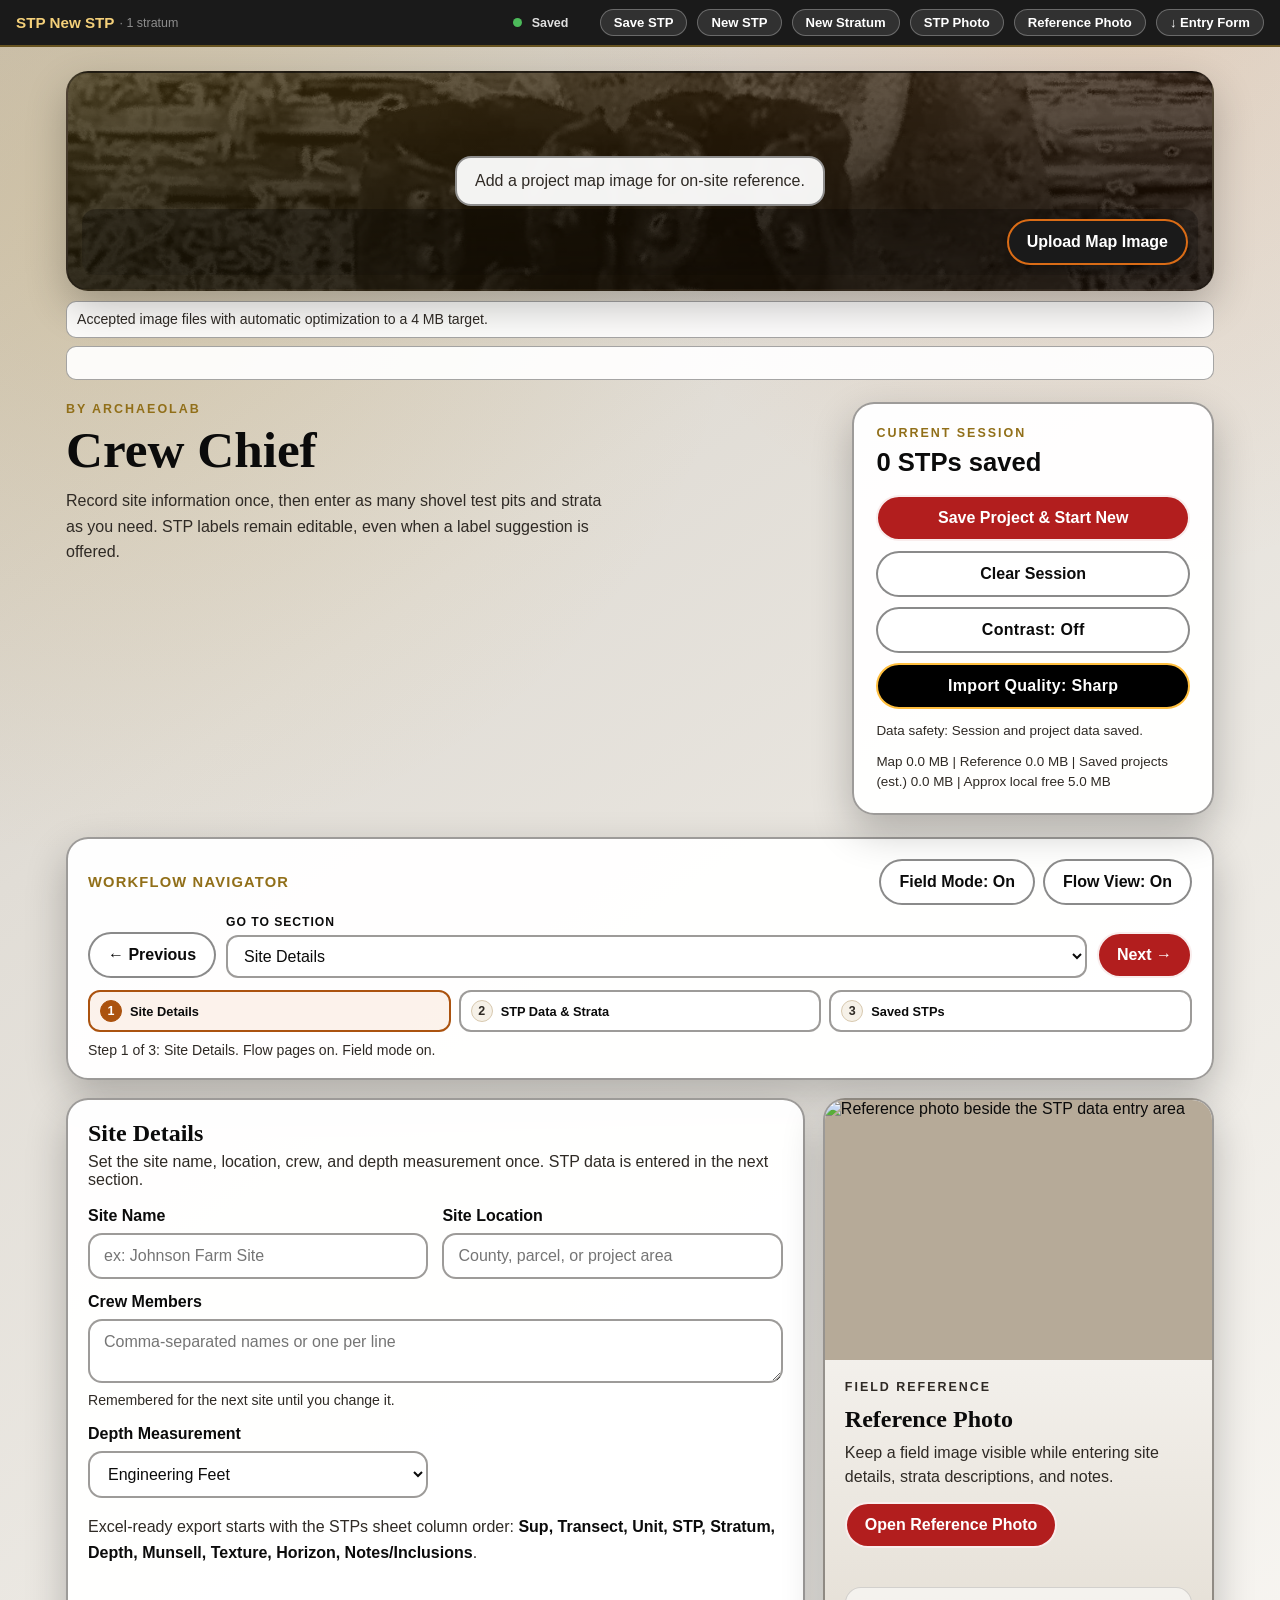
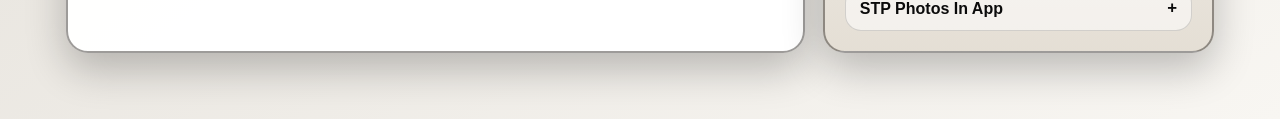
==== commit e911f973: "Add sticky-bar New Stratum and STP photo targeting" ====
--- a/index.html
+++ b/index.html
@@ -4,11 +4,14 @@
     <meta charset="utf-8">
     <meta name="viewport" content="width=device-width, initial-scale=1">
     <meta name="theme-color" content="#b21e1e">
+    <meta name="mobile-web-app-capable" content="yes">
     <meta name="apple-mobile-web-app-capable" content="yes">
     <meta name="apple-mobile-web-app-status-bar-style" content="default">
     <meta name="apple-mobile-web-app-title" content="Crew Chief">
     <title>Crew Chief by Archaeolab</title>
     <link rel="manifest" href="manifest.webmanifest">
+    <link rel="icon" href="icons/icon-192.png" type="image/png">
+    <link rel="shortcut icon" href="icons/icon-192.png" type="image/png">
     <link rel="apple-touch-icon" href="icons/apple-touch-icon.png">
     <link rel="stylesheet" href="app.css">
 </head>
@@ -25,7 +28,8 @@
             <span id="activeStpSaveText" class="active-stp-save-text" aria-live="polite">Saved</span>
             <button type="button" id="topSaveStpButton" class="active-stp-btn">Save STP</button>
             <button type="button" id="topNewStpButton" class="active-stp-btn">New STP</button>
-            <button type="button" id="activeStpPhotoButton" class="active-stp-btn" title="Take photo for current stratum">Stratum Photo <span class="photo-chip" hidden></span></button>
+            <button type="button" id="topNewStratumButton" class="active-stp-btn">New Stratum</button>
+            <button type="button" id="activeStpPhotoButton" class="active-stp-btn" title="Take STP photo for current stratum">STP Photo <span class="photo-chip" hidden></span></button>
             <button type="button" id="activeReferencePhotoButton" class="active-stp-btn" title="Choose reference photo">Reference Photo <span class="photo-chip" hidden></span></button>
             <button type="button" id="jumpToFormButton" class="active-stp-btn">&#8595; Entry Form</button>
         </div>
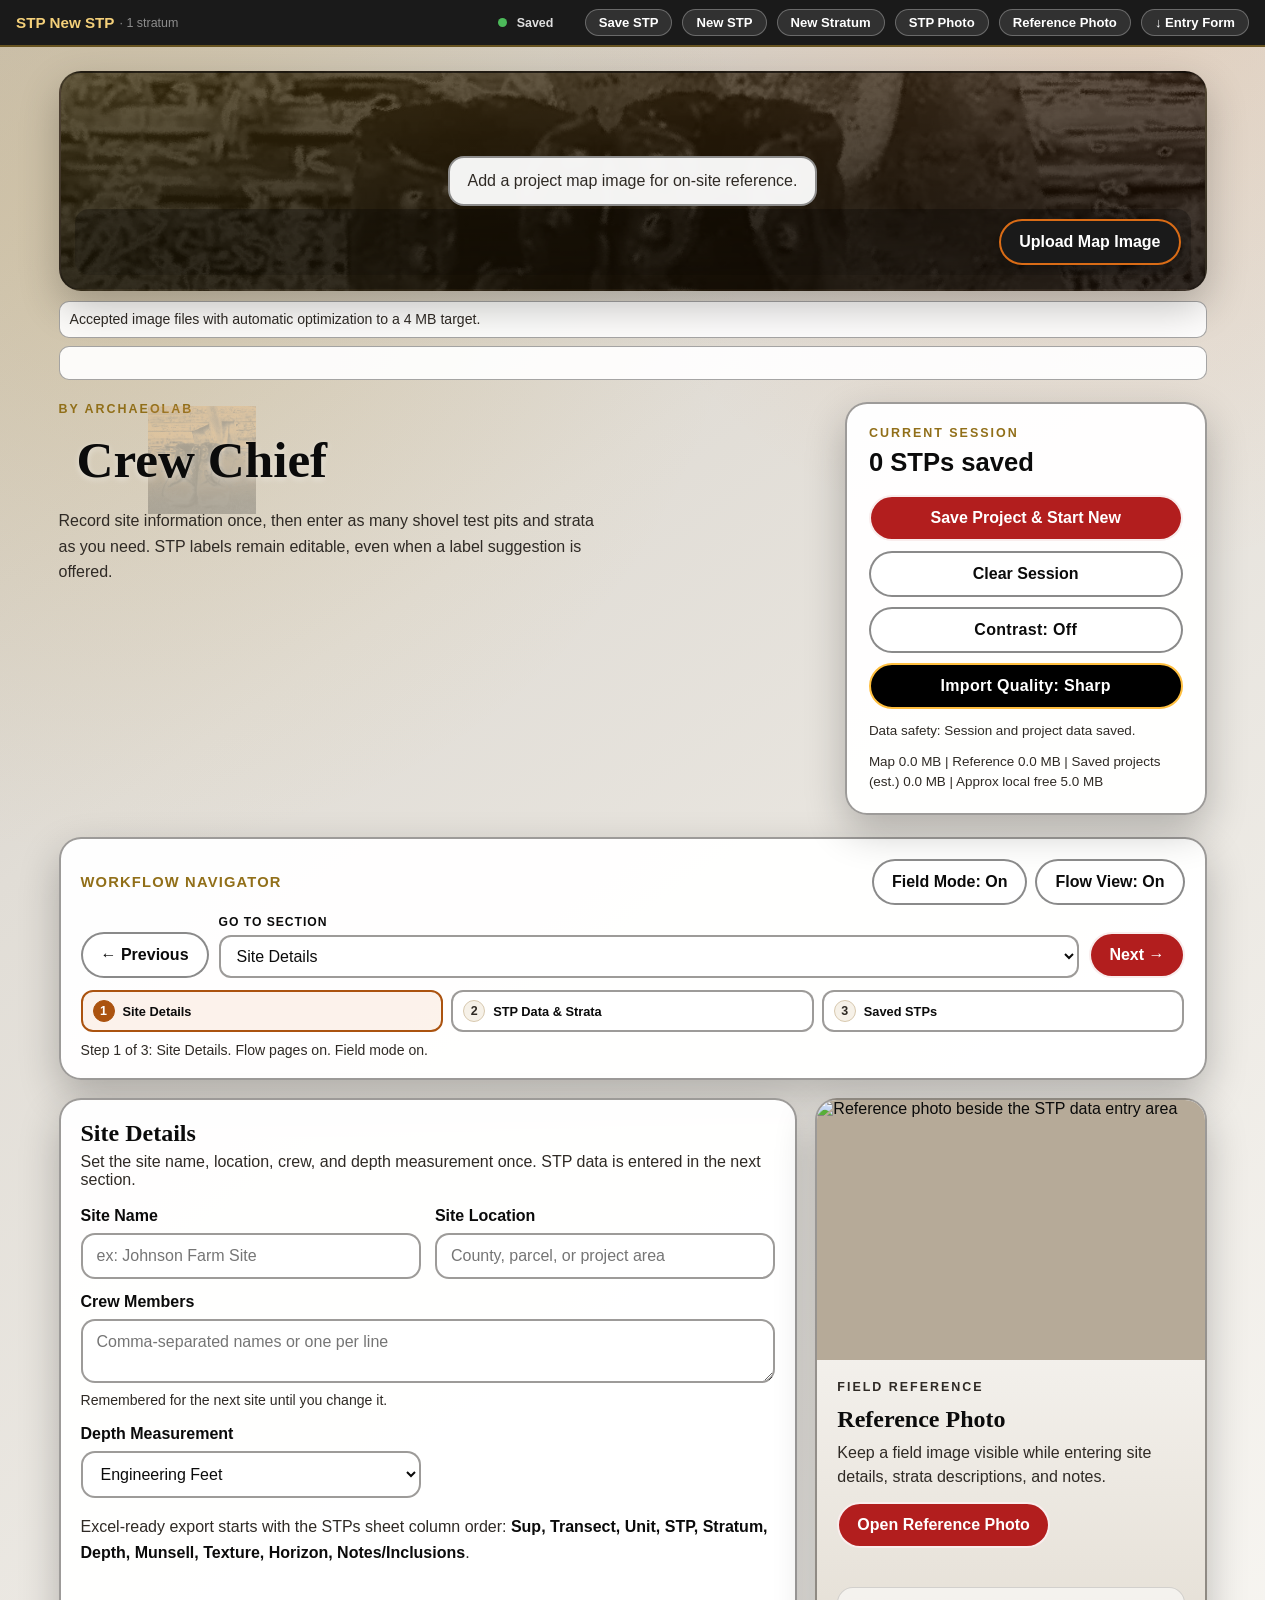
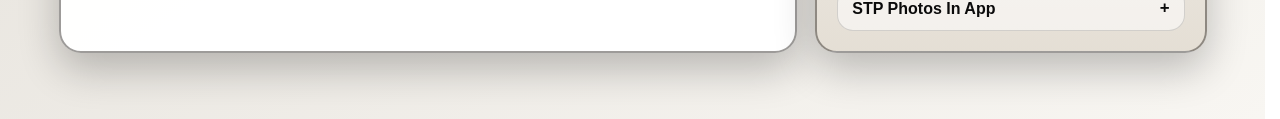
==== commit 53d88b76: "Add Archaeolab logo behind title and as favicon" ====
--- a/index.html
+++ b/index.html
@@ -10,8 +10,8 @@
     <meta name="apple-mobile-web-app-title" content="Crew Chief">
     <title>Crew Chief by Archaeolab</title>
     <link rel="manifest" href="manifest.webmanifest">
-    <link rel="icon" href="icons/icon-192.png" type="image/png">
-    <link rel="shortcut icon" href="icons/icon-192.png" type="image/png">
+    <link rel="icon" href="Archaeolab_logo.jpg" type="image/jpeg">
+    <link rel="shortcut icon" href="Archaeolab_logo.jpg" type="image/jpeg">
     <link rel="apple-touch-icon" href="icons/apple-touch-icon.png">
     <link rel="stylesheet" href="app.css">
 </head>
@@ -71,7 +71,10 @@
         <header class="hero">
             <div>
                 <p class="eyebrow">by Archaeolab</p>
-                <h1>Crew Chief</h1>
+                <div class="title-logo-stack" aria-label="Crew Chief by Archaeolab">
+                    <img class="title-logo-mark" src="Archaeolab_logo.jpg" alt="" aria-hidden="true">
+                    <h1>Crew Chief</h1>
+                </div>
                 <p class="intro">
                     Record site information once, then enter as many shovel test pits and strata as you need.
                     STP labels remain editable, even when a label suggestion is offered.
--- a/app.css
+++ b/app.css
@@ -17,6 +17,10 @@
     --error: #9f1b17;
 }
 
+html {
+    scrollbar-gutter: stable;
+}
+
 * {
     box-sizing: border-box;
 }
@@ -71,6 +75,33 @@
 h1 {
     font-size: clamp(2rem, 4vw, 3.2rem);
     line-height: 1.02;
+}
+
+.title-logo-stack {
+    position: relative;
+    display: inline-grid;
+    place-items: center;
+    padding: 10px 18px;
+    isolation: isolate;
+}
+
+.title-logo-stack h1 {
+    position: relative;
+    z-index: 1;
+    text-shadow: 0 2px 6px rgba(255, 255, 255, 0.45);
+}
+
+.title-logo-mark {
+    position: absolute;
+    inset: -18px -30px;
+    width: calc(100% + 60px);
+    height: calc(100% + 36px);
+    object-fit: contain;
+    opacity: 0.23;
+    filter: contrast(1.05) saturate(0.9);
+    pointer-events: none;
+    user-select: none;
+    mix-blend-mode: multiply;
 }
 
 .intro {
@@ -2213,6 +2244,16 @@
         font-size: clamp(1.65rem, 8.2vw, 2.3rem);
     }
 
+    .title-logo-stack {
+        padding: 8px 12px;
+    }
+
+    .title-logo-mark {
+        inset: -12px -14px;
+        width: calc(100% + 28px);
+        height: calc(100% + 24px);
+    }
+
     .session-status {
         font-size: 1.35rem;
     }
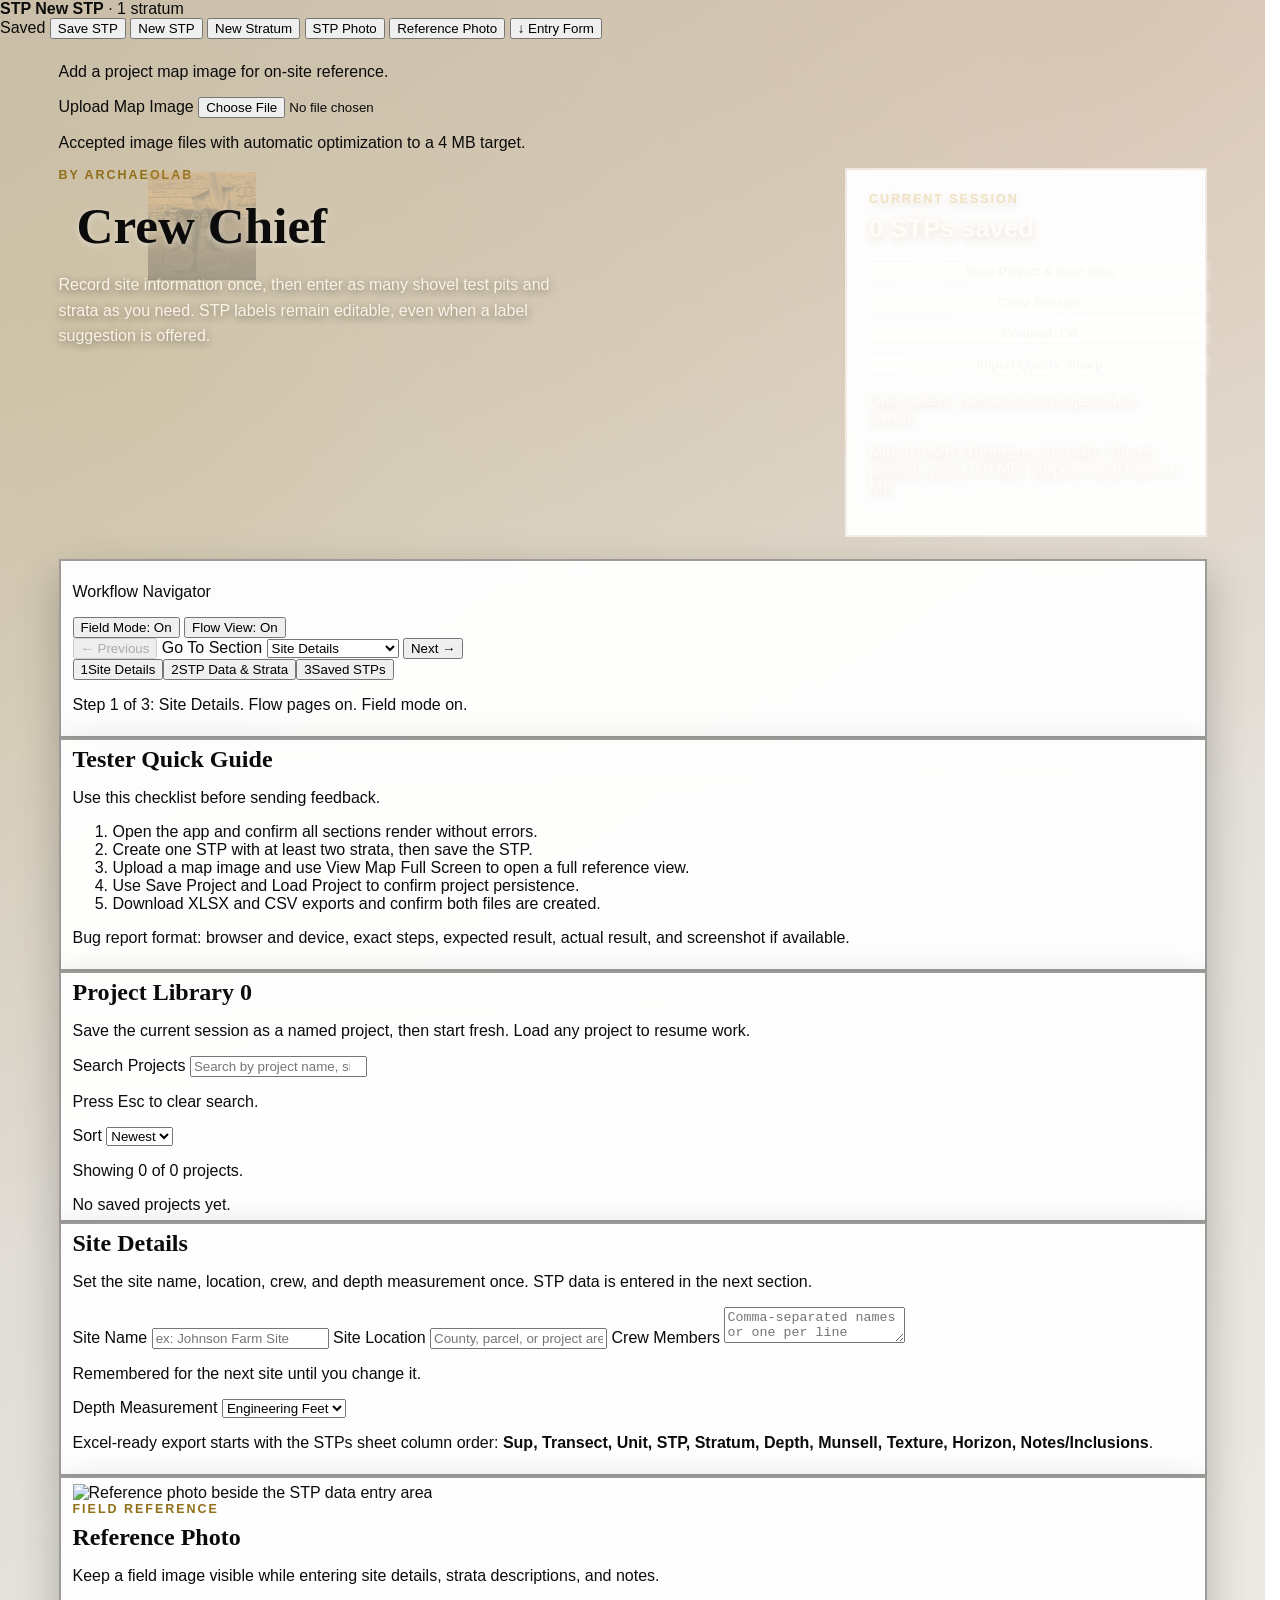
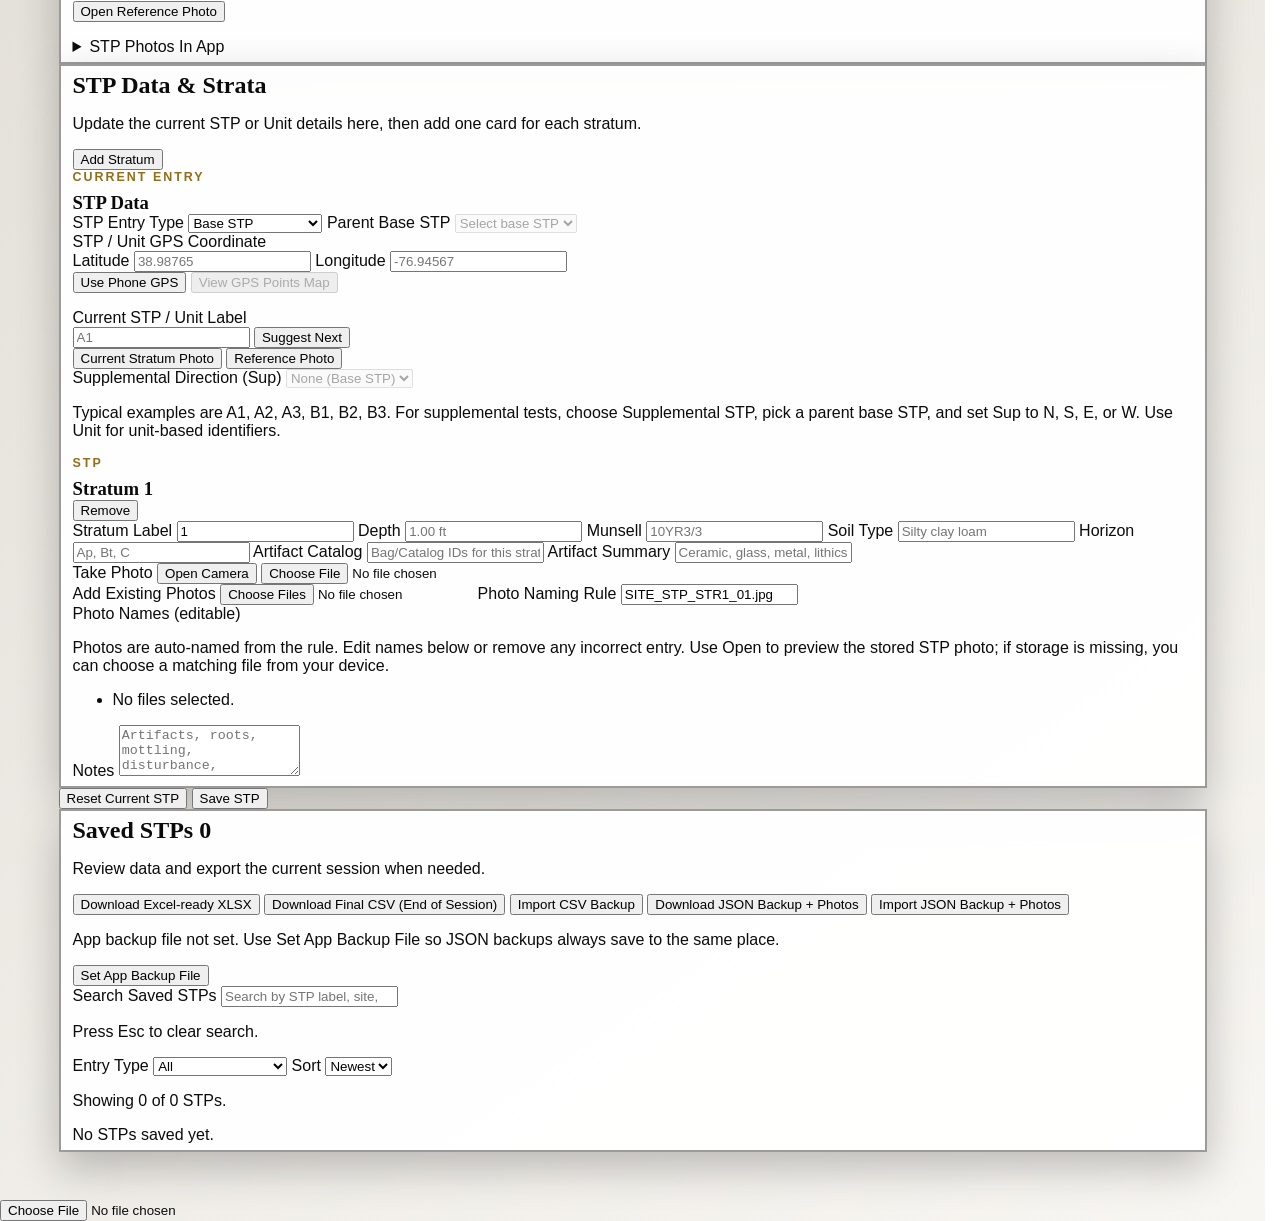
==== commit 63a6c153: "Logo update Archaeolab logo added and sized" ====
--- a/index.html
+++ b/index.html
@@ -69,7 +69,7 @@
         </div>
 
         <header class="hero">
-            <div>
+            <div class="hero-title-panel">
                 <p class="eyebrow">by Archaeolab</p>
                 <div class="title-logo-stack" aria-label="Crew Chief by Archaeolab">
                     <img class="title-logo-mark" src="Archaeolab_logo.jpg" alt="" aria-hidden="true">
--- a/app.css
+++ b/app.css
@@ -100,67 +100,117 @@
     opacity: 0.23;
     filter: contrast(1.05) saturate(0.9);
     pointer-events: none;
+.hero-title-panel {
+    position: relative;
+    padding: 24px 24px 26px;
+    border-radius: 22px;
+    border: 2px solid var(--line);
+    box-shadow: var(--shadow);
+    overflow: hidden;
+    background:
+        linear-gradient(160deg, rgba(0, 0, 0, 0.60), rgba(0, 0, 0, 0.34)),
+        url("Archaeolab_logo.jpg") center 46% / cover no-repeat;
+}
+.hero-title-panel > * {
+    position: relative;
+    z-index: 1;
+}
     user-select: none;
     mix-blend-mode: multiply;
 }
 
 .intro {
+.hero-title-panel .eyebrow {
+    color: rgba(255, 225, 160, 0.96);
+}
     max-width: 62ch;
     margin: 12px 0 0;
     color: var(--ink-soft);
     line-height: 1.6;
 }
 
+.hero-title-panel .intro {
+    max-width: 58ch;
+    margin-top: 10px;
+    color: rgba(255, 247, 235, 0.95);
+    text-shadow: 0 2px 8px rgba(0, 0, 0, 0.45);
+}
 .hero-card,
 .panel {
     background: var(--panel);
     border: 2px solid var(--line);
-    border-radius: 22px;
+    padding: 6px 12px;
     box-shadow: var(--shadow);
 }
 
 .hero-card {
     padding: 22px;
     align-self: start;
-}
+    color: #fff6df;
+    text-shadow: 0 3px 10px rgba(0, 0, 0, 0.58);
 
 .hero-card-buttons {
     display: grid;
     gap: 10px;
-}
-
-.session-storage-status {
+    inset: -8px -14px;
+    width: calc(100% + 28px);
+    height: calc(100% + 16px);
     margin: 12px 0 0;
-    font-size: 0.84rem;
-    line-height: 1.45;
-    color: var(--ink-soft);
-}
-
+    opacity: 0.17;
+    filter: saturate(0.85) brightness(1.12);
+    color: var(--ink-soft);
+}
+    mix-blend-mode: screen;
 .session-storage-status.is-warning {
     color: var(--error);
     font-weight: 700;
 }
 
 .session-status {
+body.high-contrast .hero-title-panel {
+    background:
+        linear-gradient(160deg, rgba(0, 0, 0, 0.58), rgba(0, 0, 0, 0.32)),
+        url("Archaeolab_logo.jpg") center 46% / cover no-repeat;
+    border-color: #000000;
+    box-shadow: none;
+}
+body.high-contrast .hero-title-panel .eyebrow,
+body.high-contrast .hero-title-panel .intro,
+body.high-contrast .hero-title-panel .title-logo-stack h1 {
+    color: #ffffff;
+}
     margin: 0 0 18px;
     font-size: 1.6rem;
     font-weight: 700;
 }
 
+body.dark-contrast .hero-title-panel {
+    background:
+        linear-gradient(160deg, rgba(0, 0, 0, 0.66), rgba(0, 0, 0, 0.42)),
+        url("Archaeolab_logo.jpg") center 46% / cover no-repeat;
+}
+body.dark-contrast .hero-title-panel .eyebrow {
+    color: #ffd87a;
+}
+body.dark-contrast .hero-title-panel .intro,
+body.dark-contrast .hero-title-panel .title-logo-stack h1 {
+    color: #fff4dc;
+}
 .workspace {
     display: grid;
     gap: 18px;
-}
+    .panel,
+    .hero-title-panel {
 
 .flow-navigator {
     margin-bottom: 18px;
-    padding: 14px 16px;
+        padding: 4px 8px;
 }
 
 .flow-navigator-head {
-    display: flex;
-    align-items: center;
-    justify-content: space-between;
+        inset: -6px -10px;
+        width: calc(100% + 20px);
+        height: calc(100% + 12px);
     gap: 10px;
 }
 
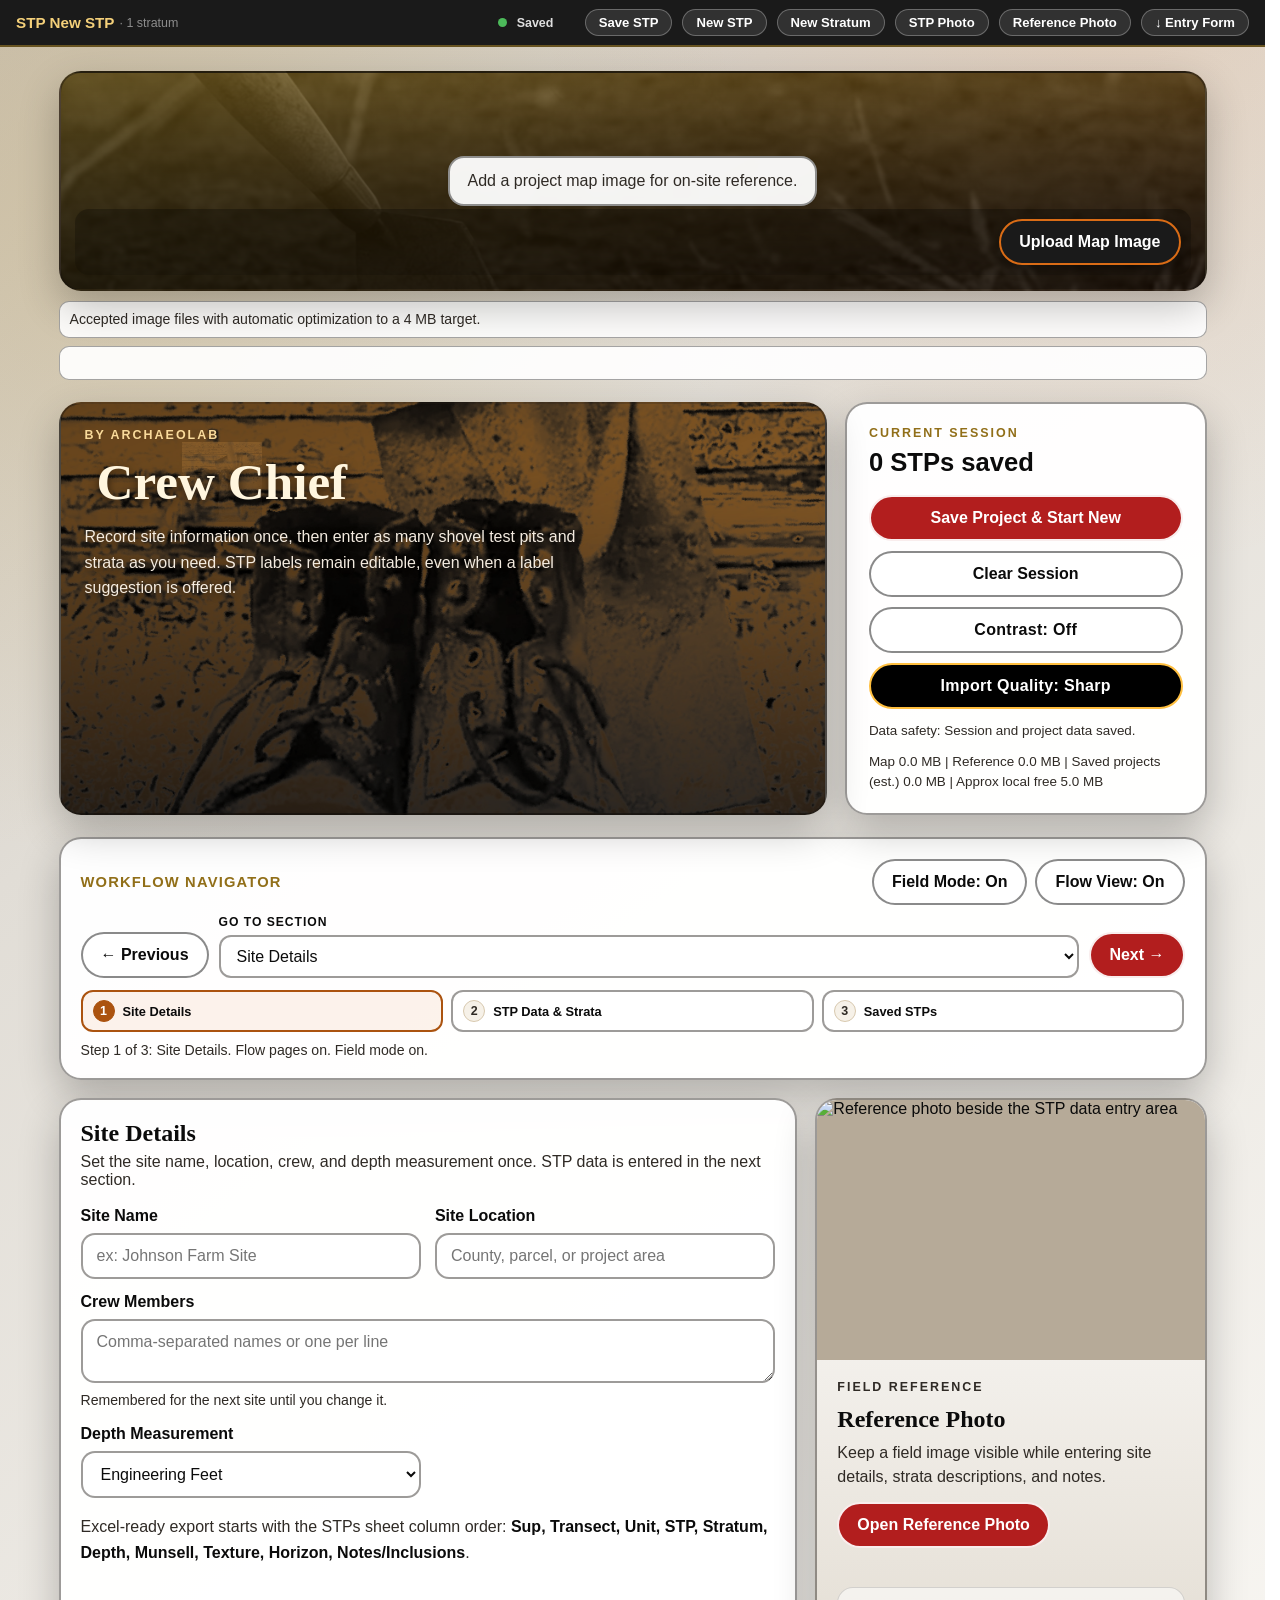
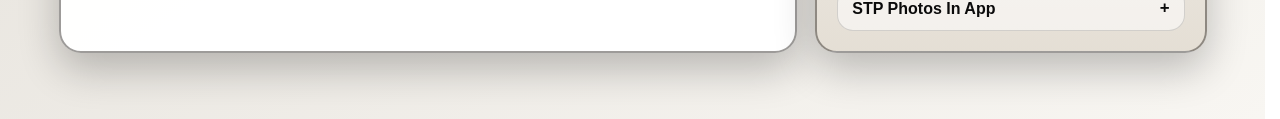
==== commit 2584ba9c: "Swap banner image and refresh app favicon/icon set" ====
--- a/index.html
+++ b/index.html
@@ -10,9 +10,9 @@
     <meta name="apple-mobile-web-app-title" content="Crew Chief">
     <title>Crew Chief by Archaeolab</title>
     <link rel="manifest" href="manifest.webmanifest">
-    <link rel="icon" href="Archaeolab_logo.jpg" type="image/jpeg">
-    <link rel="shortcut icon" href="Archaeolab_logo.jpg" type="image/jpeg">
-    <link rel="apple-touch-icon" href="icons/apple-touch-icon.png">
+    <link rel="icon" href="icons/icon-192.png?v=20260319" type="image/png">
+    <link rel="shortcut icon" href="icons/icon-192.png?v=20260319" type="image/png">
+    <link rel="apple-touch-icon" href="icons/apple-touch-icon.png?v=20260319">
     <link rel="stylesheet" href="app.css">
 </head>
 <body>
--- a/app.css
+++ b/app.css
@@ -77,29 +77,6 @@
     line-height: 1.02;
 }
 
-.title-logo-stack {
-    position: relative;
-    display: inline-grid;
-    place-items: center;
-    padding: 10px 18px;
-    isolation: isolate;
-}
-
-.title-logo-stack h1 {
-    position: relative;
-    z-index: 1;
-    text-shadow: 0 2px 6px rgba(255, 255, 255, 0.45);
-}
-
-.title-logo-mark {
-    position: absolute;
-    inset: -18px -30px;
-    width: calc(100% + 60px);
-    height: calc(100% + 36px);
-    object-fit: contain;
-    opacity: 0.23;
-    filter: contrast(1.05) saturate(0.9);
-    pointer-events: none;
 .hero-title-panel {
     position: relative;
     padding: 24px 24px 26px;
@@ -111,22 +88,49 @@
         linear-gradient(160deg, rgba(0, 0, 0, 0.60), rgba(0, 0, 0, 0.34)),
         url("Archaeolab_logo.jpg") center 46% / cover no-repeat;
 }
+
 .hero-title-panel > * {
     position: relative;
     z-index: 1;
 }
+
+.title-logo-stack {
+    position: relative;
+    display: inline-grid;
+    place-items: center;
+    padding: 6px 12px;
+    isolation: isolate;
+}
+
+.title-logo-stack h1 {
+    position: relative;
+    z-index: 1;
+    color: #fff6df;
+    text-shadow: 0 3px 10px rgba(0, 0, 0, 0.58);
+}
+
+.title-logo-mark {
+    position: absolute;
+    inset: -8px -14px;
+    width: calc(100% + 28px);
+    height: calc(100% + 16px);
+    object-fit: contain;
+    opacity: 0.17;
+    filter: saturate(0.85) brightness(1.12);
+    pointer-events: none;
     user-select: none;
-    mix-blend-mode: multiply;
+    mix-blend-mode: screen;
 }
 
 .intro {
+    max-width: 62ch;
+    margin: 12px 0 0;
+    color: var(--ink-soft);
+    line-height: 1.6;
+}
+
 .hero-title-panel .eyebrow {
     color: rgba(255, 225, 160, 0.96);
-}
-    max-width: 62ch;
-    margin: 12px 0 0;
-    color: var(--ink-soft);
-    line-height: 1.6;
 }
 
 .hero-title-panel .intro {
@@ -135,82 +139,57 @@
     color: rgba(255, 247, 235, 0.95);
     text-shadow: 0 2px 8px rgba(0, 0, 0, 0.45);
 }
+
 .hero-card,
 .panel {
     background: var(--panel);
     border: 2px solid var(--line);
-    padding: 6px 12px;
+    border-radius: 22px;
     box-shadow: var(--shadow);
 }
 
 .hero-card {
     padding: 22px;
     align-self: start;
-    color: #fff6df;
-    text-shadow: 0 3px 10px rgba(0, 0, 0, 0.58);
+}
 
 .hero-card-buttons {
     display: grid;
     gap: 10px;
-    inset: -8px -14px;
-    width: calc(100% + 28px);
-    height: calc(100% + 16px);
+}
+
+.session-storage-status {
     margin: 12px 0 0;
-    opacity: 0.17;
-    filter: saturate(0.85) brightness(1.12);
-    color: var(--ink-soft);
-}
-    mix-blend-mode: screen;
+    font-size: 0.84rem;
+    line-height: 1.45;
+    color: var(--ink-soft);
+}
+
 .session-storage-status.is-warning {
     color: var(--error);
     font-weight: 700;
 }
 
 .session-status {
-body.high-contrast .hero-title-panel {
-    background:
-        linear-gradient(160deg, rgba(0, 0, 0, 0.58), rgba(0, 0, 0, 0.32)),
-        url("Archaeolab_logo.jpg") center 46% / cover no-repeat;
-    border-color: #000000;
-    box-shadow: none;
-}
-body.high-contrast .hero-title-panel .eyebrow,
-body.high-contrast .hero-title-panel .intro,
-body.high-contrast .hero-title-panel .title-logo-stack h1 {
-    color: #ffffff;
-}
     margin: 0 0 18px;
     font-size: 1.6rem;
     font-weight: 700;
 }
 
-body.dark-contrast .hero-title-panel {
-    background:
-        linear-gradient(160deg, rgba(0, 0, 0, 0.66), rgba(0, 0, 0, 0.42)),
-        url("Archaeolab_logo.jpg") center 46% / cover no-repeat;
-}
-body.dark-contrast .hero-title-panel .eyebrow {
-    color: #ffd87a;
-}
-body.dark-contrast .hero-title-panel .intro,
-body.dark-contrast .hero-title-panel .title-logo-stack h1 {
-    color: #fff4dc;
-}
 .workspace {
     display: grid;
     gap: 18px;
-    .panel,
-    .hero-title-panel {
+}
 
 .flow-navigator {
     margin-bottom: 18px;
-        padding: 4px 8px;
+    padding: 14px 16px;
 }
 
 .flow-navigator-head {
-        inset: -6px -10px;
-        width: calc(100% + 20px);
-        height: calc(100% + 12px);
+    display: flex;
+    align-items: center;
+    justify-content: space-between;
     gap: 10px;
 }
 
@@ -1351,7 +1330,7 @@
     background:
         linear-gradient(180deg, rgba(0, 0, 0, 0.4), rgba(0, 0, 0, 0.7)),
         linear-gradient(92deg, rgba(200, 155, 42, 0.4), rgba(218, 108, 22, 0.22)),
-        url("Boots n Shovels banner.jpg") center 42% / cover no-repeat;
+        url("banner - Archaeolab_files/Archaeology Trowel_orange to blk.jpg") center 42% / cover no-repeat;
     border: 2px solid var(--line);
     box-shadow: var(--shadow);
     display: flex;
@@ -1537,6 +1516,20 @@
     color: #5f0000;
 }
 
+body.high-contrast .hero-title-panel {
+    background:
+        linear-gradient(160deg, rgba(0, 0, 0, 0.58), rgba(0, 0, 0, 0.32)),
+        url("Archaeolab_logo.jpg") center 46% / cover no-repeat;
+    border-color: #000000;
+    box-shadow: none;
+}
+
+body.high-contrast .hero-title-panel .eyebrow,
+body.high-contrast .hero-title-panel .intro,
+body.high-contrast .hero-title-panel .title-logo-stack h1 {
+    color: #ffffff;
+}
+
 body.high-contrast .session-storage-status {
     color: #111111;
 }
@@ -1635,7 +1628,7 @@
     background:
         linear-gradient(180deg, rgba(0, 0, 0, 0.62), rgba(0, 0, 0, 0.86)),
         linear-gradient(92deg, rgba(255, 255, 255, 0.22), rgba(255, 255, 255, 0.08)),
-        url("Boots n Shovels banner.jpg") center 42% / cover no-repeat;
+    url("banner - Archaeolab_files/Archaeology Trowel_orange to blk.jpg") center 42% / cover no-repeat;
 }
 
 body.high-contrast .project-banner-overlay {
@@ -1713,6 +1706,21 @@
     color: #ffba00;
 }
 
+body.dark-contrast .hero-title-panel {
+    background:
+        linear-gradient(160deg, rgba(0, 0, 0, 0.66), rgba(0, 0, 0, 0.42)),
+        url("Archaeolab_logo.jpg") center 46% / cover no-repeat;
+}
+
+body.dark-contrast .hero-title-panel .eyebrow {
+    color: #ffd87a;
+}
+
+body.dark-contrast .hero-title-panel .intro,
+body.dark-contrast .hero-title-panel .title-logo-stack h1 {
+    color: #fff4dc;
+}
+
 body.dark-contrast .session-storage-status {
     color: #c8bfb3;
 }
@@ -2029,7 +2037,7 @@
     background:
         linear-gradient(180deg, rgba(0, 0, 0, 0.72), rgba(0, 0, 0, 0.90)),
         linear-gradient(92deg, rgba(255, 255, 255, 0.10), rgba(255, 255, 255, 0.04)),
-        url("Boots n Shovels banner.jpg") center 42% / cover no-repeat;
+    url("banner - Archaeolab_files/Archaeology Trowel_orange to blk.jpg") center 42% / cover no-repeat;
 }
 
 body.dark-contrast .project-banner-overlay {
@@ -2271,7 +2279,8 @@
 
     .project-banner,
     .hero-card,
-    .panel {
+    .panel,
+    .hero-title-panel {
         border-radius: 16px;
     }
 
@@ -2295,13 +2304,13 @@
     }
 
     .title-logo-stack {
-        padding: 8px 12px;
+        padding: 4px 8px;
     }
 
     .title-logo-mark {
-        inset: -12px -14px;
-        width: calc(100% + 28px);
-        height: calc(100% + 24px);
+        inset: -6px -10px;
+        width: calc(100% + 20px);
+        height: calc(100% + 12px);
     }
 
     .session-status {
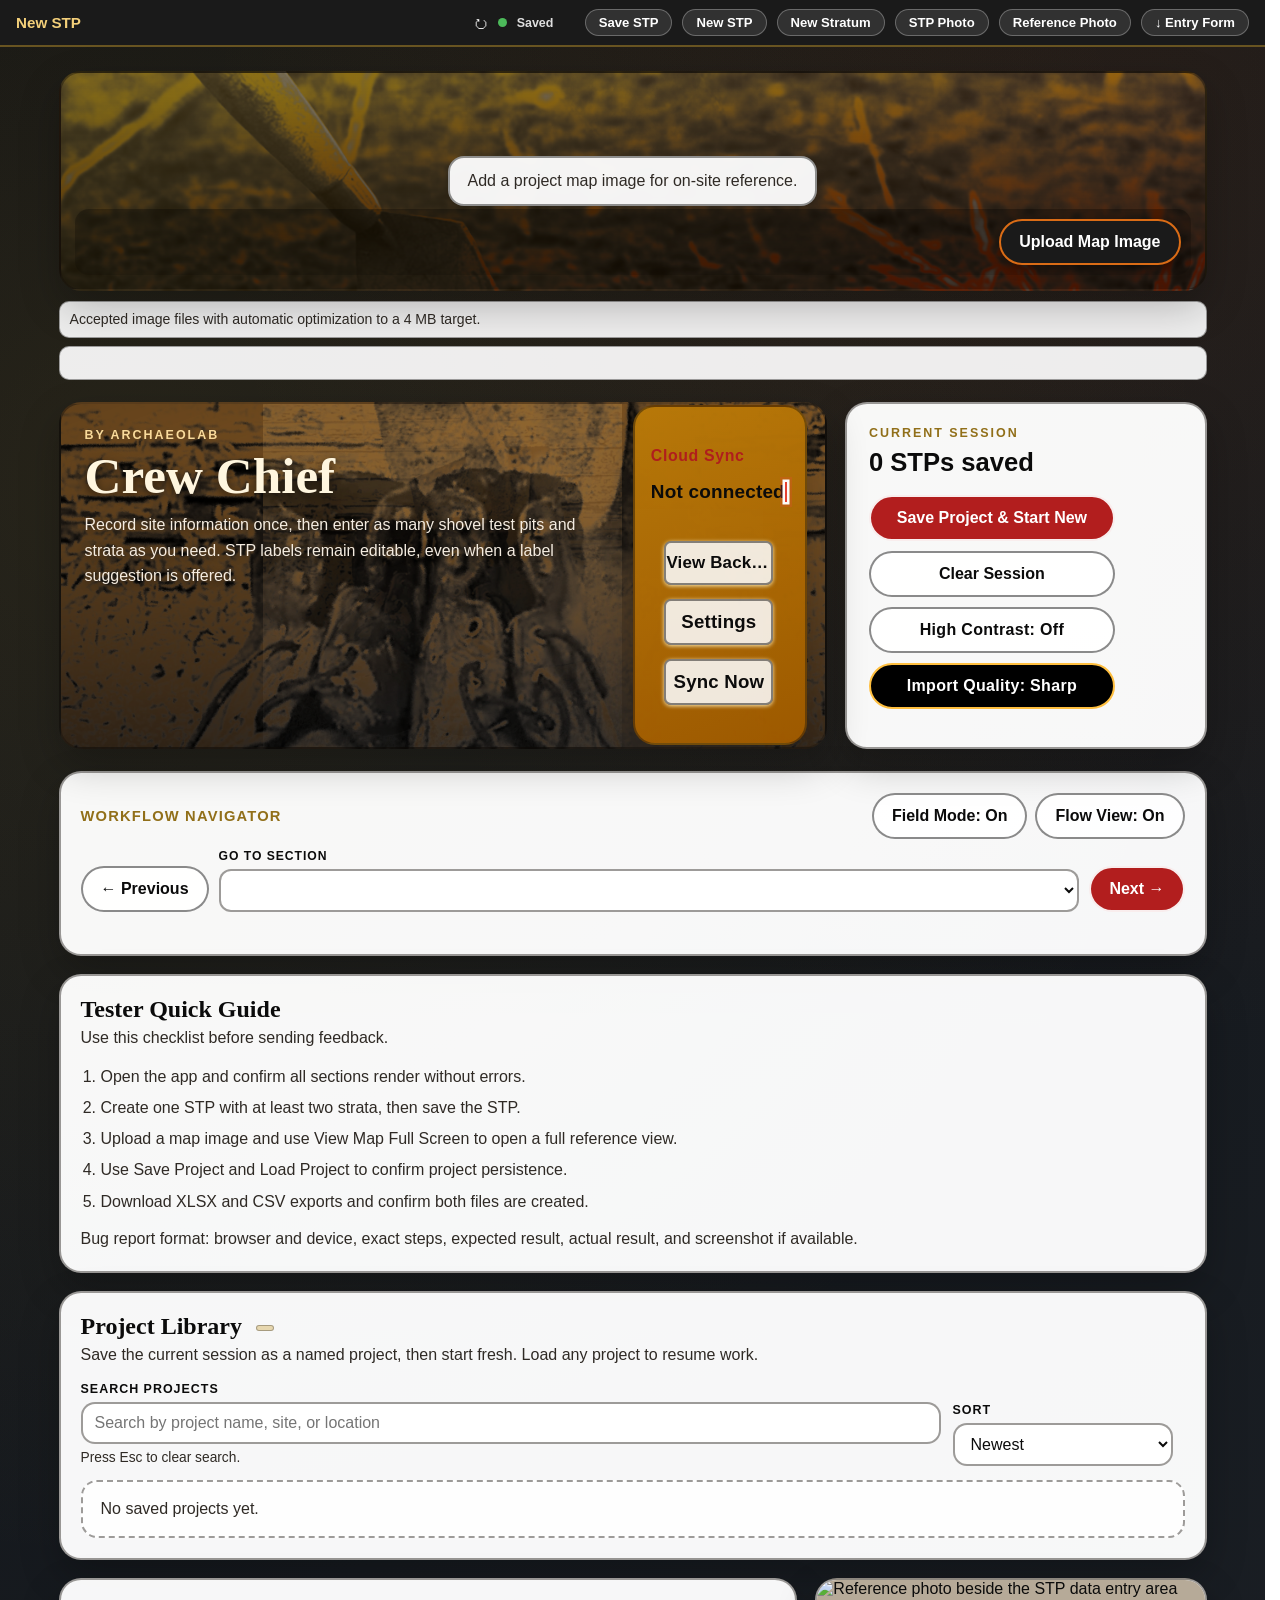
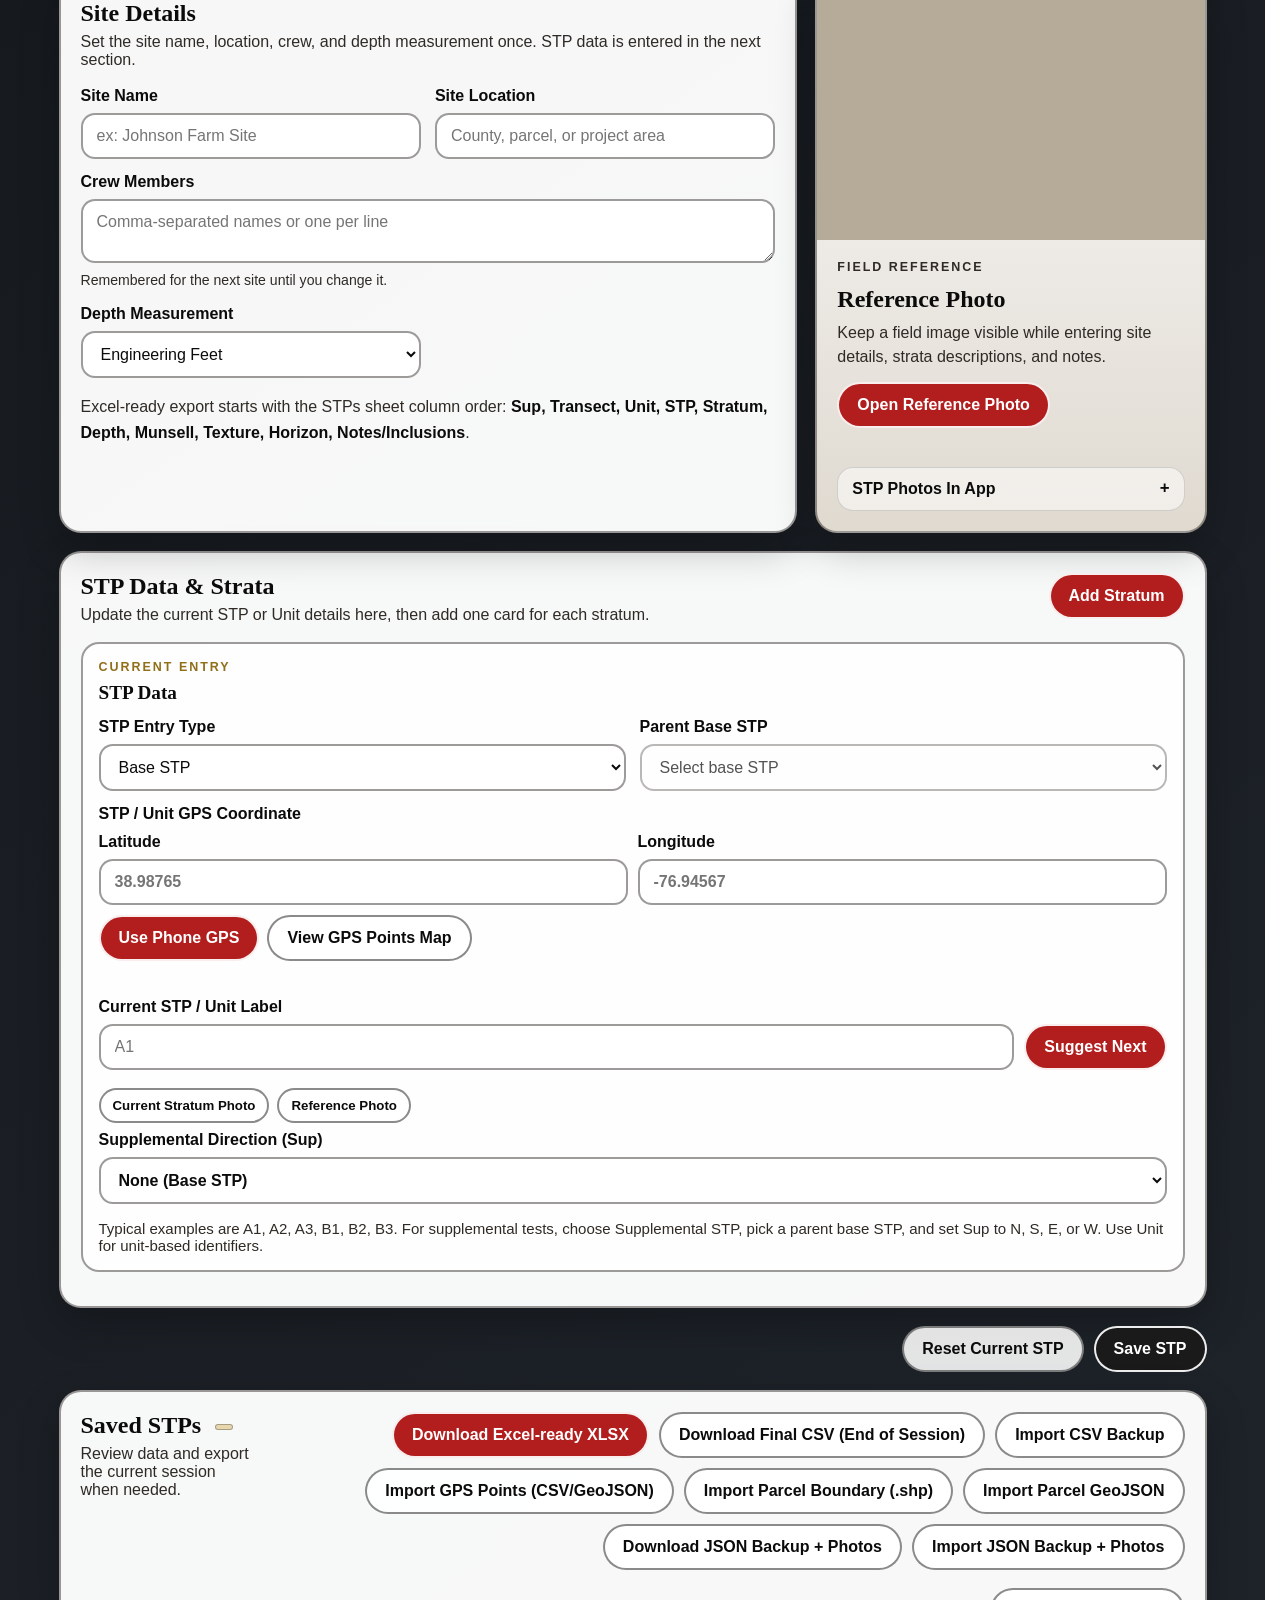
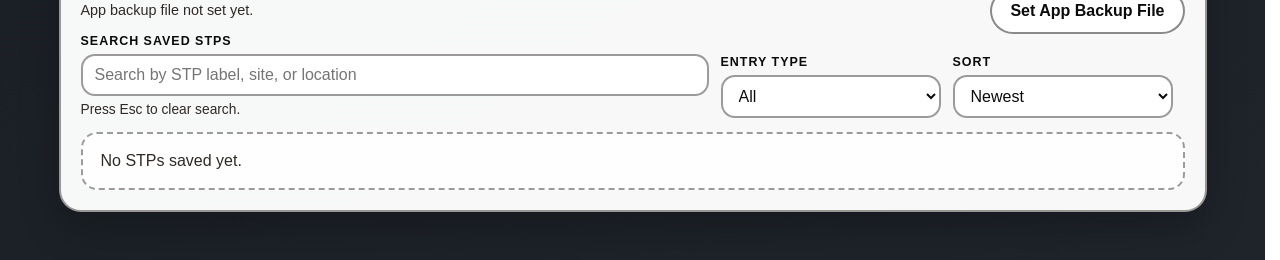
==== commit 3440f195: "Upgrades Upgrades to UI, storage, user login, google cloud" ====
--- a/index.html
+++ b/index.html
@@ -14,6 +14,10 @@
     <link rel="shortcut icon" href="icons/icon-192.png?v=20260319" type="image/png">
     <link rel="apple-touch-icon" href="icons/apple-touch-icon.png?v=20260319">
     <link rel="stylesheet" href="app.css">
+    <!-- Google Identity Services script for Google Sign-In -->
+    <script src="https://accounts.google.com/gsi/client" async defer></script>
+    <!-- Google Drive API client for Drive integration -->
+    <script src="https://apis.google.com/js/api.js"></script>
 </head>
 <body>
     <div id="activeStpBar" class="active-stp-bar">
@@ -24,6 +28,7 @@
             <span id="activeStpStratumCount" class="active-stp-strata"></span>
         </div>
         <div class="active-stp-bar-right">
+            <span id="stickySyncIndicator" class="sticky-sync-indicator" title="Cloud Sync Status">⭮</span>
             <span id="activeStpSaveIndicator" class="active-stp-dot" title="Session saved"></span>
             <span id="activeStpSaveText" class="active-stp-save-text" aria-live="polite">Saved</span>
             <button type="button" id="topSaveStpButton" class="active-stp-btn">Save STP</button>
@@ -75,12 +80,24 @@
                     <img class="title-logo-mark" src="Archaeolab_logo.jpg" alt="" aria-hidden="true">
                     <h1>Crew Chief</h1>
                 </div>
+                <div class="sync-status-card" id="syncStatusCard">
+                    <p class="sync-status-label">Cloud Sync</p>
+                    <div id="syncStatusBar" class="sync-status-bar" aria-live="polite">
+                        <span id="syncStatusText">Not connected</span>
+                        <span id="syncStatusIndicator" class="sync-status-indicator red"></span>
+                    </div>
+                    <div class="sync-status-actions">
+                        <button type="button" id="viewBackupsButton" class="ghost-button sync-action-btn">View Backups</button>
+                        <button type="button" id="syncSettingsButton" class="ghost-button sync-action-btn">Settings</button>
+                        <button type="button" id="manualSyncButton" class="ghost-button sync-action-btn">Sync Now</button>
+                    </div>
+                    <p id="lastSyncTime" class="sync-last-time"></p>
+                </div>
                 <p class="intro">
                     Record site information once, then enter as many shovel test pits and strata as you need.
                     STP labels remain editable, even when a label suggestion is offered.
                 </p>
             </div>
-
             <div class="hero-card">
                 <p class="hero-card-label">Current Session</p>
                 <p id="sessionStatus" class="session-status">0 STPs saved</p>
@@ -357,11 +374,27 @@
                     </div>
 
                     <div class="section-actions">
-                        <button type="button" id="exportXlsxButton" class="secondary-button">Download Excel-ready XLSX</button>
-                        <button type="button" id="exportCsvButton" class="ghost-button">Download Final CSV (End of Session)</button>
-                        <button type="button" id="importCsvButton" class="ghost-button">Import CSV Backup</button>
-                        <button type="button" id="exportJsonButton" class="ghost-button">Download JSON Backup + Photos</button>
-                        <button type="button" id="importJsonButton" class="ghost-button">Import JSON Backup + Photos</button>
+                                                <button type="button" id="exportXlsxButton" class="secondary-button">Download Excel-ready XLSX</button>
+                                                <button type="button" id="exportCsvButton" class="ghost-button">Download Final CSV (End of Session)</button>
+                                                <button type="button" id="importCsvButton" class="ghost-button">Import CSV Backup</button>
+                                                <button type="button" id="importGpsPointsButton" class="ghost-button">Import GPS Points (CSV/GeoJSON)</button>
+                                                <button type="button" id="importShpButton" class="ghost-button">Import Parcel Boundary (.shp)</button>
+                                                <button type="button" id="importGeojsonButton" class="ghost-button">Import Parcel GeoJSON</button>
+                                                <span id="shpGridControls" style="display:none; margin-left:10px;">
+                                                    <label style="margin-right:6px;">Setback (ft): <input type="number" id="setbackInput" value="10" min="0" step="1" style="width:60px;"></label>
+                                                    <label style="margin-right:6px;">Grid Spacing (ft): <input type="number" id="spacingInput" value="50" min="1" step="1" style="width:60px;"></label>
+                                                    <label style="margin-right:6px;">Start Corner:
+                                                        <select id="startCornerInput" style="width:170px;"></select>
+                                                    </label>
+                                                    <label style="margin-right:6px;">End Corner:
+                                                        <select id="endCornerInput" style="width:170px;"></select>
+                                                    </label>
+                                                    <button type="button" id="generateGridButton" class="secondary-button">Generate STP Grid</button>
+                                                    <button type="button" id="clearGridButton" class="ghost-button" style="margin-left:8px;">Clear All Grid Points</button>
+                                                    <button type="button" id="clearAllStpButton" class="ghost-button" style="margin-left:8px;">Clear All STPs</button>
+                                                </span>
+                                                <button type="button" id="exportJsonButton" class="ghost-button">Download JSON Backup + Photos</button>
+                                                <button type="button" id="importJsonButton" class="ghost-button">Import JSON Backup + Photos</button>
                     </div>
                 </div>
                 <div class="backup-destination-row">
@@ -401,6 +434,8 @@
                 <p id="savedStpFilterSummary" class="filter-summary" aria-live="polite"></p>
                 <input type="file" id="importCsvInput" accept=".csv,text/csv" hidden>
                 <input type="file" id="importJsonInput" accept=".json,application/json,text/plain" hidden>
+                <input type="file" id="importShpInput" accept=".zip,.shp,.dbf,.shx,.cpg,.prj,application/octet-stream" multiple hidden>
+                <input type="file" id="importGeojsonInput" accept=".geojson,application/geo+json,application/json,.json" hidden>
 
                 <div id="savedEmptyState" class="empty-state">No STPs saved yet.</div>
                 <div id="savedStpList" class="saved-stp-list"></div>
@@ -422,6 +457,10 @@
             </section>
         </main>
     </div>
+
+    <!-- Geospatial libraries for SHP import and grid generation -->
+    <script src="vendor/shp.min.js"></script>
+    <script src="vendor/turf.min.js"></script>
 
     <template id="stratumTemplate">
         <article class="stratum-card">
@@ -522,6 +561,6 @@
     <input type="file" id="savedPhotoOpenInput" accept="image/*" class="camera-photo-input" aria-hidden="true" tabindex="-1">
 
     <script src="https://cdn.jsdelivr.net/npm/xlsx@0.18.5/dist/xlsx.full.min.js"></script>
-    <script src="app.js"></script>
+    <script type="module" src="app.js"></script>
 </body>
 </html>
--- a/app.css
+++ b/app.css
@@ -35,9 +35,9 @@
     font-family: "Trebuchet MS", "Gill Sans", sans-serif;
     color: var(--ink);
     background:
-    radial-gradient(circle at 8% 12%, rgba(200, 155, 42, 0.18), transparent 34%),
-    radial-gradient(circle at 88% 0%, rgba(218, 108, 22, 0.13), transparent 28%),
-    linear-gradient(145deg, #c9c2b8 0%, #e1ddd6 34%, #f8f6f2 100%);
+    radial-gradient(circle at 10% 14%, rgba(200, 155, 42, 0.12), transparent 34%),
+    radial-gradient(circle at 88% 4%, rgba(218, 108, 22, 0.10), transparent 26%),
+    linear-gradient(145deg, #0f1114 0%, #171b20 42%, #1f242b 100%);
 }
 
 .page-shell {
@@ -90,6 +90,192 @@
 }
 
 .hero-title-panel > * {
+    }
+
+    .sync-status-card {
+        position: absolute;
+        top: 50%;
+        right: 18px;
+        transform: translateY(-50%);
+        min-width: 170px;
+        max-width: 220px;
+        height: 70%;
+        min-height: 240px;
+        background: linear-gradient(160deg, #b97a0a 0%, #a05a00 100%);
+        border-radius: 22px;
+        box-shadow: var(--shadow);
+        border: 2px solid var(--line);
+        z-index: 3;
+        padding: 24px 18px 20px 16px;
+        display: flex;
+        flex-direction: column;
+        align-items: flex-start;
+        justify-content: flex-start;
+        gap: 14px;
+        font-size: 1.08rem;
+        color: #fff;
+        opacity: 0.98;
+        pointer-events: auto;
+    }
+    .sync-status-actions {
+        display: flex;
+        gap: 10px;
+        margin-top: 2px;
+        margin-bottom: 2px;
+    }
+    .sync-action-btn {
+        font-size: 0.93em;
+        padding: 2px 10px;
+        border-radius: 7px;
+        background: #fff6df;
+        color: var(--accent-dark);
+        border: 1.2px solid var(--accent-dark);
+        font-weight: 600;
+        box-shadow: 0 1px 0 var(--gold-dark);
+        transition: background 0.13s, color 0.13s;
+    }
+    .sync-action-btn:hover {
+        background: var(--gold);
+        color: #fff;
+    }
+    }
+    .sync-status-bar {
+        display: flex;
+        align-items: center;
+        gap: 8px;
+        position: relative;
+    }
+    #syncStatusText {
+        color: var(--ink);
+        font-size: 1.18em;
+        font-weight: 700;
+        letter-spacing: 0.01em;
+    }
+    /* Cloud Sync card actions: stacked, centered, matching */
+    .sync-status-card {
+        min-height: 340px;
+        /* increase card height for more space */
+    }
+    .sync-status-actions {
+        display: flex;
+        flex-direction: column;
+        align-items: center;
+        gap: 14px;
+        margin-top: 22px;
+        width: 100%;
+    }
+    /* Slightly smaller font for Cloud Sync card buttons */
+    .sync-action-btn {
+        width: 80%;
+        max-width: 260px;
+        background: #fff8e1;
+        color: #b36a00;
+        border: 1.5px solid #ffb300;
+        border-radius: 7px;
+        font-weight: 600;
+        font-size: 0.97em;
+        padding: 6px 0;
+        margin: 0 auto;
+        box-shadow: 0 1px 4px 0 #ffecb3;
+        transition: background 0.15s, color 0.15s, border 0.15s;
+        cursor: pointer;
+        display: block;
+        text-align: center;
+        letter-spacing: 0.01em;
+    }
+    .sync-action-btn:hover, .sync-action-btn:focus {
+        background: #ffe082;
+        color: #a65c00;
+        border-color: #ffa000;
+    }
+    .sync-status-indicator.yellow {
+        background: #ffd600;
+        box-shadow:
+            0 0 0 2.5px #fff,
+            0 0 0 5px #ffd60040,
+            0 1.5px 4px 0 #ffd60044;
+        border: 1.5px solid #ffd600;
+    }
+    .sync-status-indicator.red {
+        background: #e94335;
+        box-shadow:
+            0 0 0 2.5px #fff,
+            0 0 0 5px #e9433540,
+            0 1.5px 4px 0 #e9433544;
+        border: 1.5px solid #e94335;
+    }
+    .sync-status-actions {
+        display: flex;
+        flex-direction: column;
+        align-items: center;
+        gap: 14px;
+        margin-top: 22px;
+        width: 100%;
+    }
+    .sync-action-btn {
+        width: 80%;
+        max-width: 260px;
+        background: #fff8e1;
+        color: #b36a00;
+        border: 1.5px solid #ffb300;
+        border-radius: 7px;
+        font-weight: 600;
+        font-size: 1.08em;
+        padding: 10px 0;
+        margin: 0 auto;
+        box-shadow: 0 1px 4px 0 #ffecb3;
+        transition: background 0.15s, color 0.15s, border 0.15s;
+        cursor: pointer;
+        display: block;
+        text-align: center;
+        letter-spacing: 0.01em;
+    }
+    .sync-action-btn:hover, .sync-action-btn:focus {
+        background: #ffe082;
+        color: #a65c00;
+        border-color: #ffa000;
+    }
+    /* Ensure View Backups text stays on one line and shrinks if needed */
+    #viewBackupsButton {
+        white-space: nowrap;
+        font-size: 0.98em;
+        overflow: hidden;
+        text-overflow: ellipsis;
+    }
+    .sync-status-label {
+        font-size: 0.92em;
+        font-weight: 700;
+        color: var(--accent);
+        margin-bottom: 2px;
+        letter-spacing: 0.04em;
+    }
+    .sync-status-bar {
+        font-size: 0.93em;
+        font-weight: 600;
+        margin-bottom: 2px;
+    }
+    .sync-manual-btn {
+        margin-top: 2px;
+        font-size: 0.98em;
+        font-weight: 500;
+        color: var(--accent-dark);
+        border: 1.5px solid var(--accent-dark);
+        background: #fff6df;
+        border-radius: 8px;
+        padding: 3px 12px;
+        box-shadow: 0 1.5px 0 var(--gold-dark);
+        transition: background 0.13s, color 0.13s;
+    }
+    .sync-manual-btn:hover {
+        background: var(--gold);
+        color: #fff;
+    }
+    .sync-last-time {
+        font-size: 0.85em;
+        color: var(--ink-soft);
+        margin-top: 2px;
+        opacity: 0.7;
+    }
     position: relative;
     z-index: 1;
 }
@@ -122,6 +308,131 @@
     mix-blend-mode: screen;
 }
 
+.login-modal {
+  position: fixed;
+  top: 0; left: 0; right: 0; bottom: 0;
+  background: rgba(0,0,0,0.55);
+  display: flex;
+  align-items: center;
+  justify-content: center;
+  z-index: 2000;
+  animation: fadeIn 0.2s;
+}
+@keyframes fadeIn {
+  from { opacity: 0; }
+  to { opacity: 1; }
+}
+.login-modal-content {
+    background: #232323;
+    padding: 2.5em 2em 2em 2em;
+    border-radius: 14px;
+    box-shadow: 0 4px 32px rgba(0,0,0,0.22);
+    min-width: 320px;
+    max-width: 90vw;
+    text-align: center;
+    position: relative;
+    border: 3px solid #ffd600;
+    outline: 3px solid #b21e1e;
+    outline-offset: -7px;
+}
+.login-modal-signin-label {
+    margin-top: 2.5em;
+    margin-bottom: 1.1em;
+    color: #ffd600;
+    font-size: 1.3em;
+    font-weight: 600;
+    letter-spacing: 0.02em;
+    text-align: center;
+    z-index: 1;
+    position: relative;
+}
+.login-modal-google-btn {
+    display: flex;
+    flex-direction: column;
+    align-items: flex-start;
+    justify-content: center;
+    margin-bottom: 1.2em;
+    background: #232323;
+    border-radius: 10px;
+    padding: 0.3em 0.5em 0.3em 0.5em;
+    box-shadow: 0 2px 8px rgba(0,0,0,0.13);
+    position: relative;
+    overflow: visible;
+    min-height: 56px;
+    margin-left: 0.5em;
+}
+
+.archaeolab-logo-bg {
+    position: absolute;
+    inset: 0;
+    z-index: 0;
+    opacity: 0.18;
+    pointer-events: none;
+    display: flex;
+    align-items: center;
+    justify-content: center;
+}
+.archaeolab-logo-bg img {
+    width: 100%;
+    height: 100%;
+    object-fit: cover;
+    filter: grayscale(0.2) drop-shadow(0 0 6px #ffd60088);
+}
+.login-modal-content #googleSignInDiv > div {
+    background: #fff !important;
+    border: 2.5px solid none;
+    border-radius: 9px !important;
+    box-shadow: 0 2px 8px rgba(0,0,0,0.13);
+    padding: 0.2em 0.5em !important;
+    min-width: 180px;
+    min-height: 44px;
+    display: flex;
+    flex-direction: column;
+    align-items: center;
+    justify-content: center;
+    position: relative;
+    outline: 2.5px solid none;
+    outline-offset: -4px;
+}
+.login-modal-content button {
+    margin: 0.5em 0;
+    width: 90%;
+    max-width: 220px;
+    font-size: 1em;
+    border-radius: 7px;
+    box-shadow: 0 1px 4px rgba(0,0,0,0.07);
+    transition: background 0.15s, color 0.15s, border 0.15s;
+}
+.login-modal-content #loginIcloudBtn {
+  background: #fff7e0;
+  color: #b21e1e;
+  border: 2px solid #b21e1e;
+  font-weight: 500;
+}
+.login-modal-content #loginIcloudBtn:hover {
+  background: #ffe7b3;
+  color: #a11a1a;
+  border-color: #a11a1a;
+}
+.login-modal-content #logoutBtn {
+  background: #f5f5f5;
+  color: #b21e1e;
+  border: 2px solid #b21e1e;
+  font-weight: 500;
+}
+.login-modal-content #logoutBtn:hover {
+  background: #ffe7b3;
+  color: #a11a1a;
+  border-color: #a11a1a;
+}
+/* Google button container for centering */
+#googleSignInDiv {
+  display: flex;
+  justify-content: center;
+  margin-bottom: 0.7em;
+  width: 100%;
+}
+
 .intro {
     max-width: 62ch;
     margin: 12px 0 0;
@@ -156,6 +467,14 @@
 .hero-card-buttons {
     display: grid;
     gap: 10px;
+    justify-items: start;
+}
+
+.hero-card-buttons > button {
+    min-width: 246px;
+    max-width: 100%;
+    box-sizing: border-box;
+}
 }
 
 .session-storage-status {
@@ -1330,7 +1649,7 @@
     background:
         linear-gradient(180deg, rgba(0, 0, 0, 0.4), rgba(0, 0, 0, 0.7)),
         linear-gradient(92deg, rgba(200, 155, 42, 0.4), rgba(218, 108, 22, 0.22)),
-        url("banner - Archaeolab_files/Archaeology Trowel_orange to blk.jpg") center 42% / cover no-repeat;
+        url("Archaeology Trowel_strip_yel to red.jpg") center 42% / cover no-repeat;
     border: 2px solid var(--line);
     box-shadow: var(--shadow);
     display: flex;
@@ -1628,7 +1947,7 @@
     background:
         linear-gradient(180deg, rgba(0, 0, 0, 0.62), rgba(0, 0, 0, 0.86)),
         linear-gradient(92deg, rgba(255, 255, 255, 0.22), rgba(255, 255, 255, 0.08)),
-    url("banner - Archaeolab_files/Archaeology Trowel_orange to blk.jpg") center 42% / cover no-repeat;
+    url("Archaeology Trowel_strip_yel to red.jpg") center 42% / cover no-repeat;
 }
 
 body.high-contrast .project-banner-overlay {
@@ -2037,7 +2356,7 @@
     background:
         linear-gradient(180deg, rgba(0, 0, 0, 0.72), rgba(0, 0, 0, 0.90)),
         linear-gradient(92deg, rgba(255, 255, 255, 0.10), rgba(255, 255, 255, 0.04)),
-    url("banner - Archaeolab_files/Archaeology Trowel_orange to blk.jpg") center 42% / cover no-repeat;
+    url("Archaeology Trowel_strip_yel to red.jpg") center 42% / cover no-repeat;
 }
 
 body.dark-contrast .project-banner-overlay {
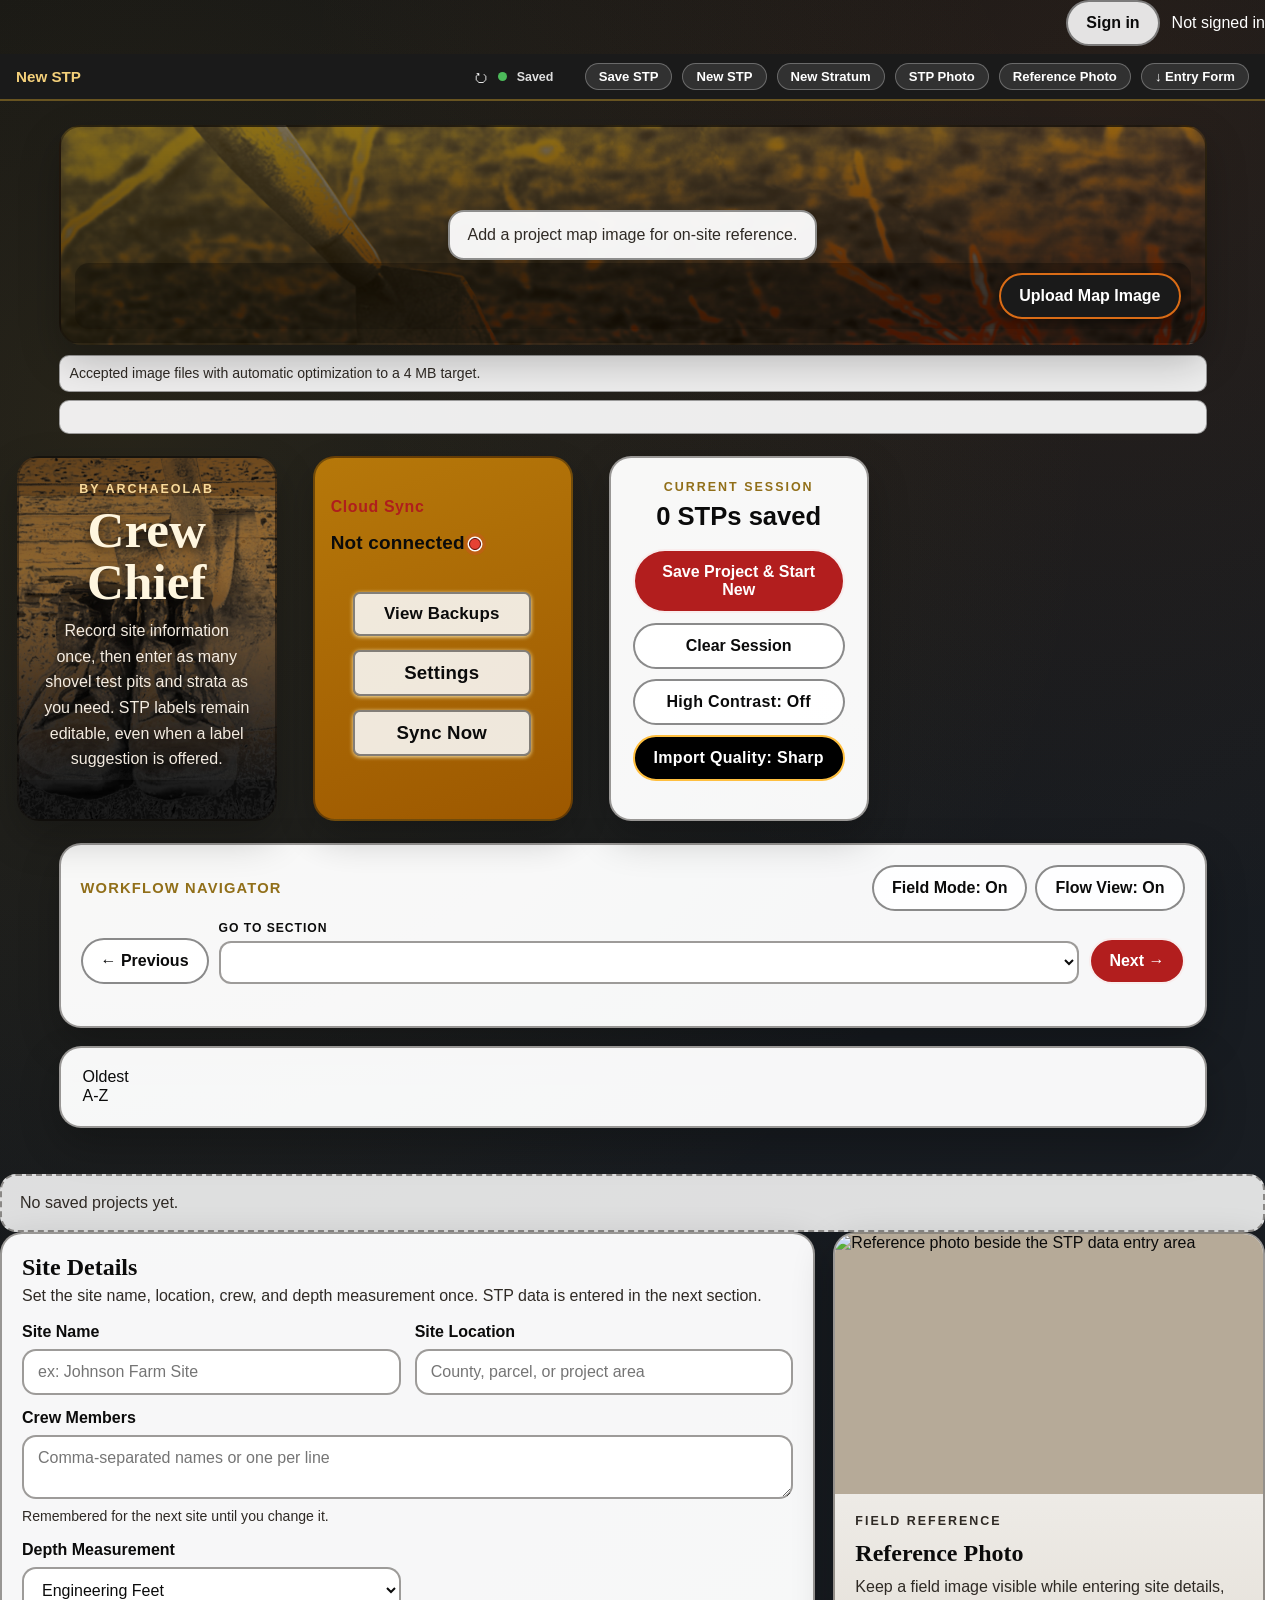
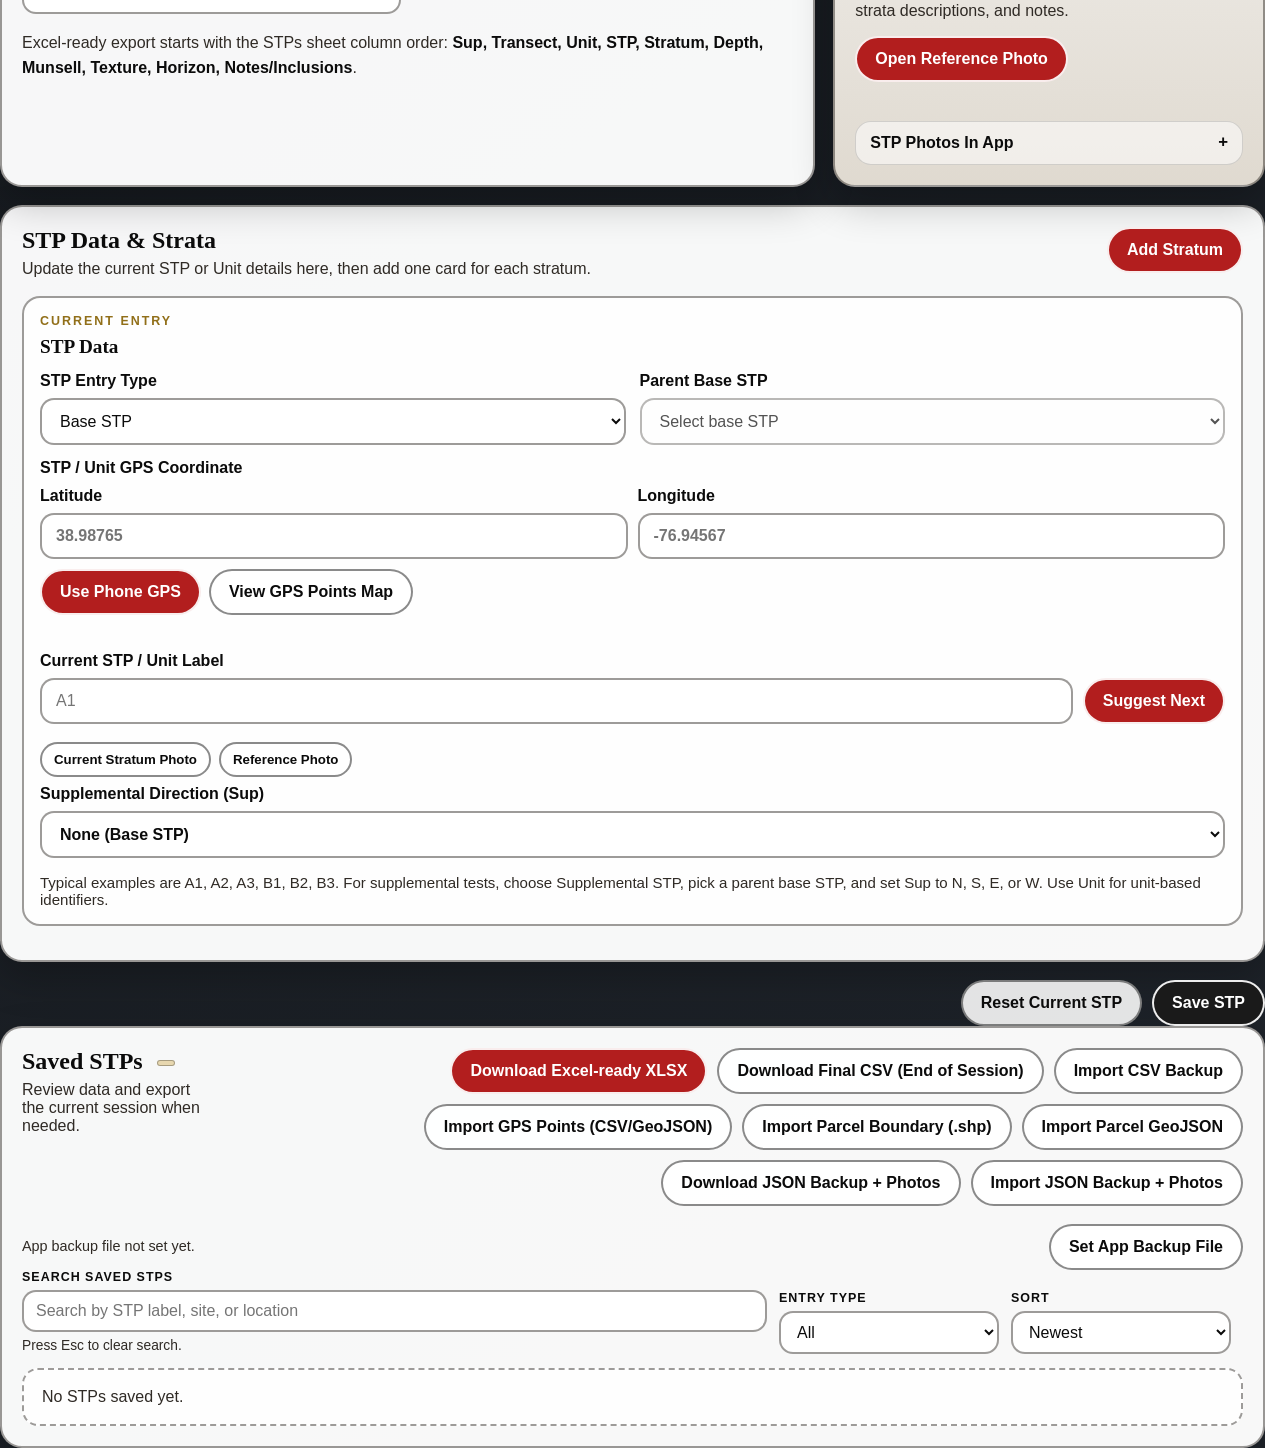
==== commit 057a33c1: "Fix Hero, sync cards Reposition Hero / sync cards, fix indicator" ====
--- a/index.html
+++ b/index.html
@@ -20,6 +20,10 @@
     <script src="https://apis.google.com/js/api.js"></script>
 </head>
 <body>
+    <div id="loginBar" style="display: flex; justify-content: flex-end; align-items: center; gap: 12px; margin-bottom: 8px;">
+        <button id="loginUiButton" class="ghost-button">Sign in</button>
+        <span id="userUiLabel" class="user-label" style="color: #fff; font-size: 1em;">Not signed in</span>
+    </div>
     <div id="activeStpBar" class="active-stp-bar">
         <div class="active-stp-bar-left">
             <span id="activeStpSiteName" class="active-stp-site" hidden></span>
@@ -74,11 +78,17 @@
         </div>
 
         <header class="hero">
-            <div class="hero-title-panel">
-                <p class="eyebrow">by Archaeolab</p>
-                <div class="title-logo-stack" aria-label="Crew Chief by Archaeolab">
-                    <img class="title-logo-mark" src="Archaeolab_logo.jpg" alt="" aria-hidden="true">
-                    <h1>Crew Chief</h1>
+            <div class="hero-flex-row">
+                <div class="hero-title-panel">
+                    <p class="eyebrow">by Archaeolab</p>
+                    <div class="title-logo-stack" aria-label="Crew Chief by Archaeolab">
+                        <img class="title-logo-mark" src="Archaeolab_logo.jpg" alt="" aria-hidden="true">
+                        <h1>Crew Chief</h1>
+                    </div>
+                    <p class="intro">
+                        Record site information once, then enter as many shovel test pits and strata as you need.
+                        STP labels remain editable, even when a label suggestion is offered.
+                    </p>
                 </div>
                 <div class="sync-status-card" id="syncStatusCard">
                     <p class="sync-status-label">Cloud Sync</p>
@@ -93,22 +103,18 @@
                     </div>
                     <p id="lastSyncTime" class="sync-last-time"></p>
                 </div>
-                <p class="intro">
-                    Record site information once, then enter as many shovel test pits and strata as you need.
-                    STP labels remain editable, even when a label suggestion is offered.
-                </p>
-            </div>
-            <div class="hero-card">
-                <p class="hero-card-label">Current Session</p>
-                <p id="sessionStatus" class="session-status">0 STPs saved</p>
-                <div class="hero-card-buttons">
-                    <button type="button" id="saveProjectButton" class="secondary-button">Save Project &amp; Start New</button>
-                    <button type="button" id="clearSessionButton" class="ghost-button">Clear Session</button>
-                    <button type="button" id="highContrastToggle" class="ghost-button contrast-toggle" aria-pressed="false">High Contrast: Off</button>
-                    <button type="button" id="importQualityToggle" class="ghost-button contrast-toggle" aria-pressed="true">Import Quality: Sharp</button>
-                </div>
-                <p id="dataSafetyStatus" class="session-storage-status" aria-live="polite"></p>
-                <p id="imageStorageStatus" class="session-storage-status" aria-live="polite"></p>
+                <div class="hero-card">
+                    <p class="hero-card-label">Current Session</p>
+                    <p id="sessionStatus" class="session-status">0 STPs saved</p>
+                    <div class="hero-card-buttons">
+                        <button type="button" id="saveProjectButton" class="secondary-button">Save Project &amp; Start New</button>
+                        <button type="button" id="clearSessionButton" class="ghost-button">Clear Session</button>
+                        <button type="button" id="highContrastToggle" class="ghost-button contrast-toggle" aria-pressed="false">High Contrast: Off</button>
+                        <button type="button" id="importQualityToggle" class="ghost-button contrast-toggle" aria-pressed="true">Import Quality: Sharp</button>
+                    </div>
+                    <p id="dataSafetyStatus" class="session-storage-status" aria-live="polite"></p>
+                    <p id="imageStorageStatus" class="session-storage-status" aria-live="polite"></p>
+                </div>
             </div>
         </header>
 
@@ -134,44 +140,6 @@
 
         <main class="workspace">
             <section class="panel tester-guide-panel" data-flow-step="guide" data-flow-label="Tester Guide" data-field-mode-hide>
-                <div class="section-head">
-                    <div>
-                        <h2>Tester Quick Guide</h2>
-                        <p>Use this checklist before sending feedback.</p>
-                    </div>
-                </div>
-
-                <ol class="tester-guide-list">
-                    <li>Open the app and confirm all sections render without errors.</li>
-                    <li>Create one STP with at least two strata, then save the STP.</li>
-                    <li>Upload a map image and use View Map Full Screen to open a full reference view.</li>
-                    <li>Use Save Project and Load Project to confirm project persistence.</li>
-                    <li>Download XLSX and CSV exports and confirm both files are created.</li>
-                </ol>
-
-                <p class="tester-guide-note">
-                    Bug report format: browser and device, exact steps, expected result, actual result, and screenshot if available.
-                </p>
-            </section>
-
-            <section class="panel" data-flow-step="projects" data-flow-label="Project Library" data-field-mode-hide>
-                <div class="section-head">
-                    <div>
-                        <h2>Project Library <span id="projectsHeaderCount" class="section-count" aria-live="polite"></span></h2>
-                        <p>Save the current session as a named project, then start fresh. Load any project to resume work.</p>
-                    </div>
-                </div>
-                <div class="panel-filters panel-filters-projects">
-                    <label class="filter-field">
-                        <span>Search Projects</span>
-                        <input type="search" id="projectSearchInput" placeholder="Search by project name, site, or location" aria-label="Search projects">
-                        <p class="filter-hint">Press Esc to clear search.</p>
-                    </label>
-
-                    <label class="filter-field filter-field-compact">
-                        <span>Sort</span>
-                        <select id="projectSortSelect" aria-label="Sort projects">
-                            <option value="newest">Newest</option>
                             <option value="oldest">Oldest</option>
                             <option value="az">A-Z</option>
                         </select>
--- a/app.css
+++ b/app.css
@@ -1,3 +1,57 @@
+/* Responsive flex row for hero and sync cards */
+.hero-flex-row {
+    display: flex;
+    flex-direction: row;
+    align-items: stretch;
+    justify-content: center;
+    gap: 36px;
+    margin-top: 0;
+    margin-bottom: 0;
+    width: 100%;
+    max-width: 1100px;
+    margin-left: auto;
+    margin-right: auto;
+    text-align: center;
+}
+
+.hero-flex-row > .hero-title-panel {
+    flex: 2 1 420px;
+    min-width: 320px;
+}
+.hero-flex-row > .sync-status-card {
+    flex: 1 1 260px;
+    min-width: 200px;
+    max-width: 340px;
+    margin-top: 0;
+    margin-bottom: 0;
+}
+.hero-flex-row > .hero-card {
+    flex: 1 1 320px;
+    min-width: 220px;
+    max-width: 370px;
+    margin-top: 0;
+    margin-bottom: 0;
+    align-self: stretch;
+}
+.hero-flex-row > .hero-title-panel,
+.hero-flex-row > .sync-status-card,
+.hero-flex-row > .hero-card {
+    flex: 1 1 0;
+    min-width: 260px;
+    margin-top: 0;
+    margin-bottom: 0;
+    align-self: stretch;
+}
+@media (max-width: 600px) {
+    .sync-status-card {
+        margin-top: 20px;
+        max-width: 98vw;
+        min-width: 0;
+    }
+    .hero-title-panel {
+        padding-bottom: 18px;
+    }
+}
 :root {
     --paper: #f8f6f2;
     --paper-deep: #d2cbc1;
@@ -93,13 +147,24 @@
     }
 
     .sync-status-card {
-        position: absolute;
-        top: 50%;
-        right: 18px;
-        transform: translateY(-50%);
+        position: static;
+        margin: 0;
+        @media (max-width: 900px) {
+            .hero-flex-row {
+                flex-direction: column;
+                gap: 18px;
+            }
+            .hero-flex-row > .hero-title-panel,
+            .hero-flex-row > .sync-status-card,
+            .hero-flex-row > .hero-card {
+                margin-top: 12px;
+                margin-left: auto;
+                margin-right: auto;
+                max-width: 98vw;
+            }
+        }
         min-width: 170px;
-        max-width: 220px;
-        height: 70%;
+        max-width: 340px;
         min-height: 240px;
         background: linear-gradient(160deg, #b97a0a 0%, #a05a00 100%);
         border-radius: 22px;
@@ -108,6 +173,8 @@
         z-index: 3;
         padding: 24px 18px 20px 16px;
         display: flex;
+        flex-direction: column;
+        align-items: center;
         flex-direction: column;
         align-items: flex-start;
         justify-content: flex-start;
@@ -199,10 +266,15 @@
     .sync-status-indicator.red {
         background: #e94335;
         box-shadow:
-            0 0 0 2.5px #fff,
+            0 0 0 1.5px #fff,
             0 0 0 5px #e9433540,
             0 1.5px 4px 0 #e9433544;
-        border: 1.5px solid #e94335;
+        border: 1.5px solid #5e0b03;
+        width: 12px;
+        height: 12px;
+        border-radius: 50%;
+        display: inline-block;
+        vertical-align: middle;
     }
     .sync-status-actions {
         display: flex;
@@ -462,17 +534,21 @@
 .hero-card {
     padding: 22px;
     align-self: start;
+    width: 100%;
 }
 
 .hero-card-buttons {
-    display: grid;
+    display: flex;
+    flex-direction: column;
     gap: 10px;
-    justify-items: start;
+    align-items: center;
+    width: 100%;
 }
 
 .hero-card-buttons > button {
-    min-width: 246px;
-    max-width: 100%;
+    min-width: 0;
+    width: 100%;
+    max-width: 340px;
     box-sizing: border-box;
 }
 }
